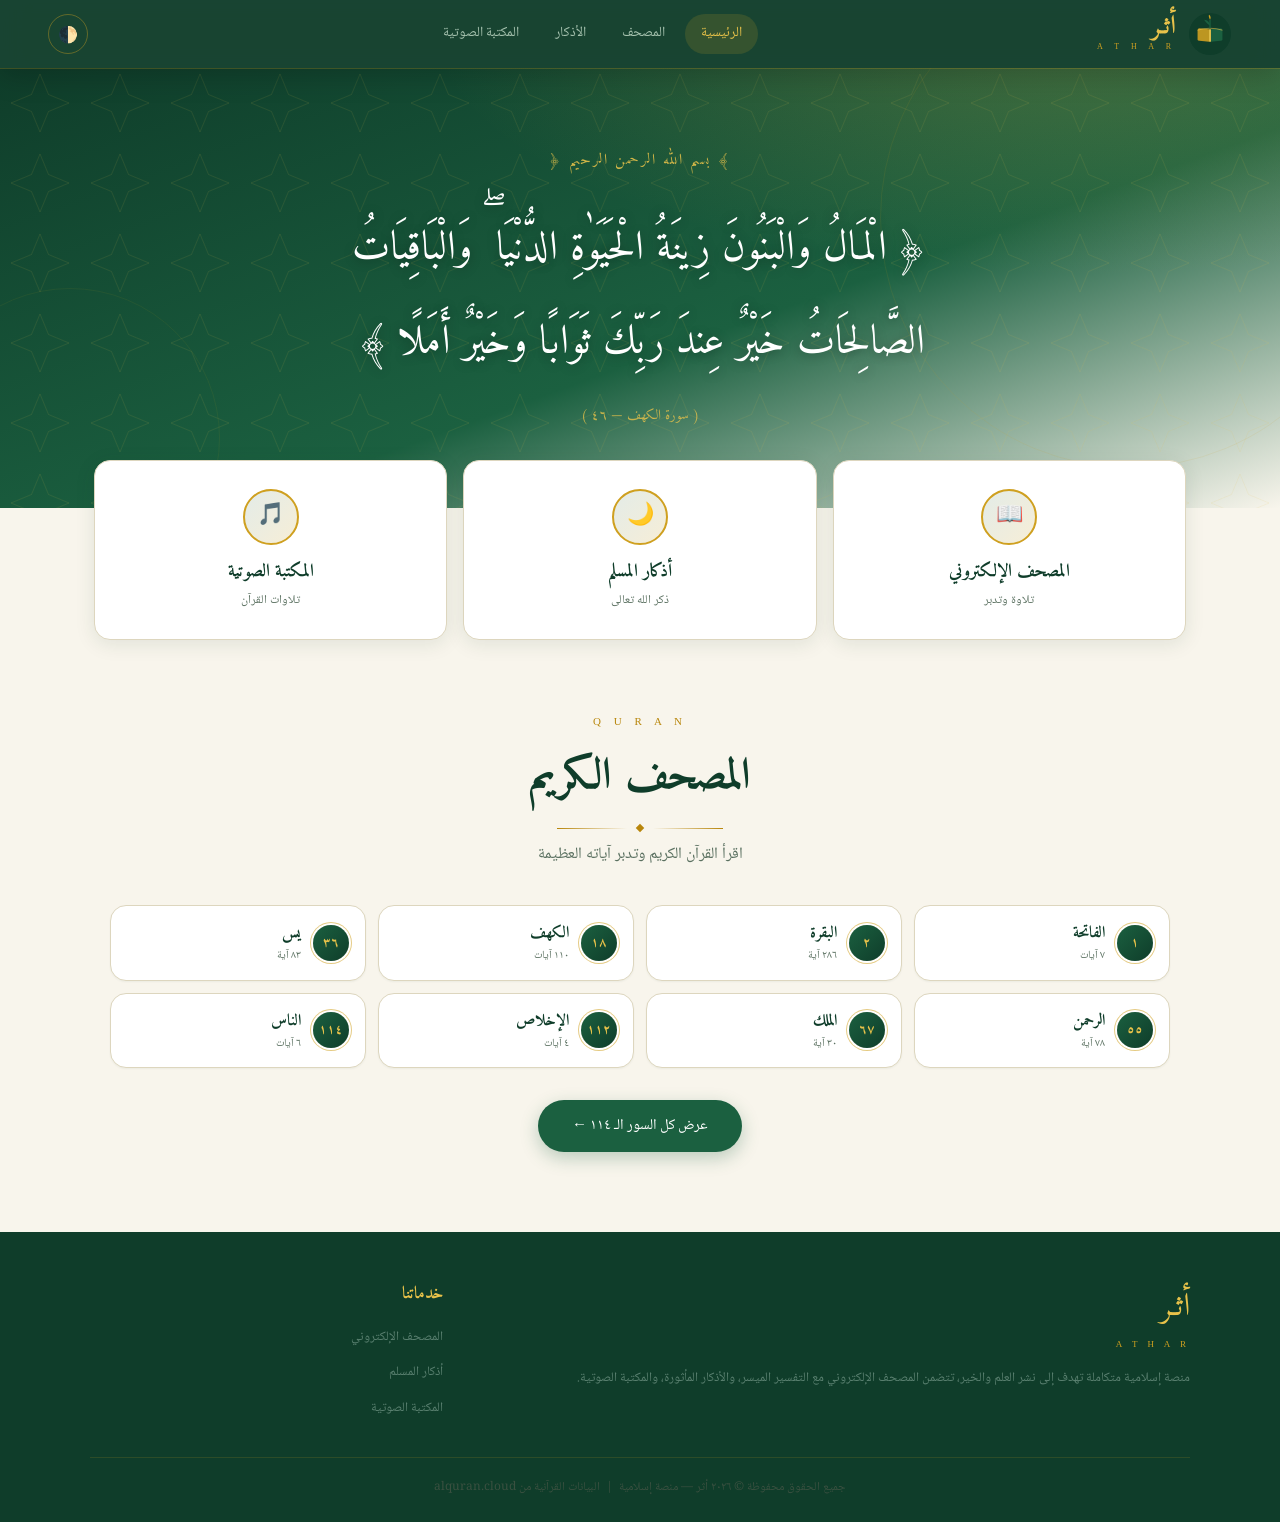
==== index.html @ 204eba62 "Remove login/registration; site is fully public. Add hash routing, modern UI polish, scroll reveal, " ====
<!DOCTYPE html>
<html lang="ar" dir="rtl">
<head>
  <meta charset="UTF-8" />
  <meta name="viewport" content="width=device-width, initial-scale=1.0" />
  <title>أثر — منصة إسلامية</title>
  <meta name="theme-color" content="#0F3D2A" />
  <link rel="icon" href="data:image/svg+xml,%3Csvg xmlns='http://www.w3.org/2000/svg' viewBox='0 0 46 46'%3E%3Ccircle cx='23' cy='23' r='22' fill='%230F3D2A'/%3E%3Cpath d='M10 29V19q0-2 2-2l10 1v13l-10-1q-2 0-2-1z' fill='%23CFA020'/%3E%3Cpath d='M36 29V19q0-2-2-2l-10 1v13l10-1q2 0 2-1z' fill='%231B6040'/%3E%3C/svg%3E" />
  <meta name="description" content="أثر — منصة إسلامية متكاملة للقرآن الكريم والأذكار والمكتبة الصوتية" />
  <link rel="preconnect" href="https://fonts.googleapis.com" />
  <link rel="preconnect" href="https://fonts.gstatic.com" crossorigin />
  <link href="https://fonts.googleapis.com/css2?family=Amiri:ital,wght@0,400;0,700;1,400&family=Noto+Naskh+Arabic:wght@400;500;600;700&display=swap" rel="stylesheet" />
  <link rel="stylesheet" href="css/style.css" />
</head>
<body>

<!-- ═══════════════════════════ NAVBAR ═══════════════════════════ -->
<nav aria-label="التنقل الرئيسي">
  <div class="nav-logo" id="navLogo" role="link" tabindex="0" aria-label="الصفحة الرئيسية">
    <svg width="44" height="44" viewBox="0 0 46 46" fill="none" xmlns="http://www.w3.org/2000/svg">
      <circle cx="23" cy="23" r="22" fill="#0F3D2A"/>
      <path d="M10 29 L10 19 Q10 17 12 17 L22 18 L22 31 L12 30 Q10 30 10 29Z" fill="#CFA020" opacity="0.9"/>
      <path d="M36 29 L36 19 Q36 17 34 17 L24 18 L24 31 L34 30 Q36 30 36 29Z" fill="#1B6040"/>
      <path d="M22 18 L24 18 L24 31 L22 31 Z" fill="#E8C24A"/>
      <path d="M10 19 Q23 15 36 19" stroke="#E8C24A" stroke-width="0.6" fill="none"/>
      <line x1="23" y1="17" x2="23" y2="8" stroke="#1B6040" stroke-width="1.4"/>
      <path d="M23 14 C23 14 18 11 17 8 C20 8 23 11 23 14Z" fill="#1B6040"/>
      <path d="M23 8 C23 8 21 5 22 3 C24 4 24 7 23 8Z" fill="#CFA020"/>
    </svg>
    <div class="nav-logo-text">
      <span class="nav-logo-ar">أثـر</span>
      <span class="nav-logo-en">A T H A R</span>
    </div>
  </div>

  <button class="nav-toggle" id="navToggle" aria-label="القائمة" aria-expanded="false" aria-controls="navLinks"><span></span><span></span><span></span></button>

  <ul class="nav-links" id="navLinks">
    <li><a href="#/" data-page="home" class="active">الرئيسية</a></li>
    <li><a href="#/quran" data-page="quran">المصحف</a></li>
    <li><a href="#/azkar" data-page="azkar">الأذكار</a></li>
    <li><a href="#/audio" data-page="audio">المكتبة الصوتية</a></li>
  </ul>

  <div class="nav-user">
    <button class="theme-toggle" id="themeToggle" aria-label="تبديل الوضع الليلي" title="الوضع الليلي">🌓</button>
  </div>
</nav>

<!-- ═══════════════════════════ HOME ═══════════════════════════ -->
<div id="page-home" class="page active">

  <section class="hero">
    <div class="hero-bism">﴾ بسم الله الرحمن الرحيم ﴿</div>
    <div class="hero-verse">
      ﴿ الْمَالُ وَالْبَنُونَ زِينَةُ الْحَيَوٰةِ الدُّنْيَا ۖ
      وَالْبَاقِيَاتُ الصَّالِحَاتُ خَيْرٌ عِندَ رَبِّكَ ثَوَابًا وَخَيْرٌ أَمَلًا ﴾
    </div>
    <div class="hero-ref">( سورة الكهف — ٤٦ )</div>
  </section>

  <div class="continue-wrap" id="continueWrap" hidden></div>

  <div class="features-row">
    <a class="feat-card" data-nav="quran" href="#/quran" role="button">
      <div class="feat-icon">📖</div>
      <div class="feat-title">المصحف الإلكتروني</div>
      <div class="feat-sub">تلاوة وتدبر</div>
    </a>
    <a class="feat-card" data-nav="azkar" href="#/azkar" role="button">
      <div class="feat-icon">🌙</div>
      <div class="feat-title">أذكار المسلم</div>
      <div class="feat-sub">ذكر الله تعالى</div>
    </a>
    <a class="feat-card" data-nav="audio" href="#/audio" role="button">
      <div class="feat-icon">🎵</div>
      <div class="feat-title">المكتبة الصوتية</div>
      <div class="feat-sub">تلاوات القرآن</div>
    </a>
  </div>

  <div class="section-wrap">
    <div class="section-label">Q U R A N</div>
    <h2 class="section-title">المصحف الكريم</h2>
    <div class="gold-divider"><div class="gd-dot"></div></div>
    <p class="section-sub">اقرأ القرآن الكريم وتدبر آياته العظيمة</p>

    <div class="home-surahs">
      <div class="hs-card" role="button" tabindex="0" onclick="openSurah(1);navigate(\'quran\')">
        <div class="hs-num">١</div>
        <div><div class="hs-name">الفاتحة</div><div class="hs-v">٧ آيات</div></div>
      </div>
      <div class="hs-card" role="button" tabindex="0" onclick="openSurah(2);navigate(\'quran\')">
        <div class="hs-num">٢</div>
        <div><div class="hs-name">البقرة</div><div class="hs-v">٢٨٦ آية</div></div>
      </div>
      <div class="hs-card" role="button" tabindex="0" onclick="openSurah(18);navigate(\'quran\')">
        <div class="hs-num">١٨</div>
        <div><div class="hs-name">الكهف</div><div class="hs-v">١١٠ آيات</div></div>
      </div>
      <div class="hs-card" role="button" tabindex="0" onclick="openSurah(36);navigate(\'quran\')">
        <div class="hs-num">٣٦</div>
        <div><div class="hs-name">يس</div><div class="hs-v">٨٣ آية</div></div>
      </div>
      <div class="hs-card" role="button" tabindex="0" onclick="openSurah(55);navigate(\'quran\')">
        <div class="hs-num">٥٥</div>
        <div><div class="hs-name">الرحمن</div><div class="hs-v">٧٨ آية</div></div>
      </div>
      <div class="hs-card" role="button" tabindex="0" onclick="openSurah(67);navigate(\'quran\')">
        <div class="hs-num">٦٧</div>
        <div><div class="hs-name">الملك</div><div class="hs-v">٣٠ آية</div></div>
      </div>
      <div class="hs-card" role="button" tabindex="0" onclick="openSurah(112);navigate(\'quran\')">
        <div class="hs-num">١١٢</div>
        <div><div class="hs-name">الإخلاص</div><div class="hs-v">٤ آيات</div></div>
      </div>
      <div class="hs-card" role="button" tabindex="0" onclick="openSurah(114);navigate(\'quran\')">
        <div class="hs-num">١١٤</div>
        <div><div class="hs-name">الناس</div><div class="hs-v">٦ آيات</div></div>
      </div>
    </div>

    <div style="text-align:center">
      <button class="btn-primary" onclick="navigate('quran')">عرض كل السور الـ ١١٤ ←</button>
    </div>
  </div>

  <footer>
    <div class="footer-grid">
      <div>
        <span class="footer-logo-ar">أثـر</span>
        <span class="footer-logo-en">A T H A R</span>
        <p class="footer-desc">منصة إسلامية متكاملة تهدف إلى نشر العلم والخير، تتضمن المصحف الإلكتروني مع التفسير الميسر، والأذكار المأثورة، والمكتبة الصوتية.</p>
      </div>
      <div class="footer-col">
        <h4>خدماتنا</h4>
        <ul>
          <li><a href="#/quran">المصحف الإلكتروني</a></li>
          <li><a href="#/azkar">أذكار المسلم</a></li>
          <li><a href="#/audio">المكتبة الصوتية</a></li>
        </ul>
      </div>
    </div>
    <div class="footer-bottom">
      جميع الحقوق محفوظة © <span id="footYear">٢٠٢٦</span> أثر — منصة إسلامية &nbsp;|&nbsp; البيانات القرآنية من alquran.cloud
    </div>
  </footer>
</div>

<!-- ═══════════════════════════ QURAN PAGE ═══════════════════════════ -->
<div id="page-quran" class="page">
  <div id="surahListView">
    <div class="page-header">
      <h1>المصحف الإلكتروني</h1>
      <p>جميع سور القرآن الكريم — ١١٤ سورة</p>
      <div class="search-box">
        <span class="search-icon">🔍</span>
        <input type="text" id="surahSearch" aria-label="بحث في السور" placeholder="ابحث بالاسم أو الرقم..." oninput="filterSurahs()" autocomplete="off" />
      </div>
    </div>
    <div class="surahs-grid" id="surahsGrid"></div>
  </div>

  <div id="ayatView" class="ayat-view">
    <div class="ayat-top-bar">
      <button class="back-btn" onclick="backToSurahList()">← رجوع للسور</button>
      <div class="ayat-bar-title">
        <div class="ayat-surah-title" id="ayatSurahName">الفاتحة</div>
        <div class="ayat-surah-meta" id="ayatSurahMeta">مكية · ٧ آيات</div>
      </div>
      <div class="ayat-bar-spacer" aria-hidden="true"></div>
    </div>
    <div class="bismillah-display" id="bismillahLine">
      بِسْمِ اللَّهِ الرَّحْمَٰنِ الرَّحِيمِ
    </div>
    <div class="ayat-list-container" id="ayatListContainer"></div>
  </div>
</div>

<!-- ═══════════════════════════ AZKAR PAGE ═══════════════════════════ -->
<div id="page-azkar" class="page">
  <div class="page-header">
    <h1>أذكار المسلم</h1>
    <p>أذكار مأثورة عن النبي ﷺ — مع عداد تفاعلي</p>
  </div>

  <div class="azkar-tabs-bar">
    <button class="az-tab active" data-cat="sabah">🌅 أذكار الصباح</button>
    <button class="az-tab" data-cat="masaa">🌆 أذكار المساء</button>
    <button class="az-tab" data-cat="nawm">🌙 أذكار النوم</button>
    <button class="az-tab" data-cat="adiya">🤲 أدعية مأثورة</button>
  </div>

  <div class="azkar-grid" id="azkarGrid"></div>
</div>

<!-- ═══════════════════════════ AUDIO PAGE ═══════════════════════════ -->
<div id="page-audio" class="page">
  <div class="page-header">
    <h1>المكتبة الصوتية</h1>
    <p>تلاوات القرآن الكريم بأصوات كبار القراء</p>
  </div>

  <div class="audio-pick">
    <label for="audioSurah">اختر السورة</label>
    <select id="audioSurah" aria-label="السورة"></select>
    <p>ثم اختر القارئ للبدء. التلاوات من خدمة islamic.network وتحتاج اتصالاً بالإنترنت.</p>
  </div>

  <div class="reciters-grid" id="recitersGrid"></div>

  <!-- Audio Player -->
  <div class="player-bar">
    <div class="player-top">
      <div>
        <div class="player-title" id="playerTitle">اختر قارئاً للبدء</div>
        <div class="player-sub" id="playerSub">المكتبة الصوتية — أثر</div>
      </div>
      <div class="player-time" id="playerTime"></div>
    </div>
    <div class="progress-track" id="progressTrack" role="slider" aria-label="موضع التشغيل" aria-valuemin="0" aria-valuemax="100">
      <div class="progress-fill" id="progressFill" style="width:0%"></div>
    </div>
    <div class="player-controls">
      <button class="pc-btn" onclick="skipAudio(-15)" title="١٥ ثانية للخلف" aria-label="١٥ ثانية للخلف">⏮</button>
      <button class="pc-btn play-btn" id="playBtn" onclick="togglePlay()" aria-label="تشغيل / إيقاف">▶</button>
      <button class="pc-btn" onclick="skipAudio(15)" title="١٥ ثانية للأمام" aria-label="١٥ ثانية للأمام">⏭</button>
    </div>
  </div>
</div>

<!-- TOAST -->
<div class="toast" id="toast" role="status" aria-live="polite"></div>

<!-- SCRIPTS -->
<script src="js/app.js"></script>

</body>
</html>
---- css/style.css ----
*, *::before, *::after { margin: 0; padding: 0; box-sizing: border-box; }
:root {
  --gd:  #0F3D2A;
  --g:   #1B6040;
  --gm:  #2A7A52;
  --gl:  #3D9465;
  --gold:#B8860B;
  --gom: #CFA020;
  --gol: #E8C24A;
  --gop: #F5E9B8;
  --cr:  #F8F5EC;
  --cr2: #EEE9D8;
  --cr3: #DDD6BE;
  --td:  #0D1F12;
  --tm:  #2A4030;
  --tu:  #5A7060;
  --white: #ffffff;
  --card: #ffffff;
  --title: #0F3D2A;
  --shadow: 0 4px 20px rgba(15,61,42,0.1);
  --shadow-lg: 0 8px 40px rgba(15,61,42,0.18);
}
html { scroll-behavior: smooth; }
body {
  font-family: 'Noto Naskh Arabic','Amiri', serif;
  background: var(--cr);
  color: var(--td);
  direction: rtl;
  font-size: 15px;
  line-height: 1.7;
}


/* ═══════════════════════════ SCROLLBAR ═══════════════════════════ */
::-webkit-scrollbar { width: 6px; }
::-webkit-scrollbar-track { background: var(--cr2); }
::-webkit-scrollbar-thumb { background: var(--gm); border-radius: 3px; }


/* ═══════════════════════════ NAVBAR ═══════════════════════════ */
nav {
  background: var(--gd);
  padding: 0 48px;
  display: flex;
  align-items: center;
  justify-content: space-between;
  height: 68px;
  position: sticky;
  top: 0;
  z-index: 1000;
  box-shadow: 0 2px 24px rgba(0,0,0,0.3);
}
.nav-logo {
  display: flex;
  align-items: center;
  gap: 12px;
  text-decoration: none;
  cursor: pointer;
}
.nav-logo-ar { font-family:'Amiri',serif; font-size: 26px; font-weight: 700; color: var(--gol); display: block; line-height: 1; }
.nav-logo-en { font-size: 8px; color: var(--gom); letter-spacing: 5px; font-family: Georgia, serif; display: block; }
.nav-links { display: flex; gap: 4px; list-style: none; }
.nav-links a {
  color: #A8C4B0;
  text-decoration: none;
  font-size: 14px;
  padding: 8px 14px;
  border-radius: 6px;
  border-bottom: 2px solid transparent;
  transition: all 0.2s;
  display: block;
}
.nav-links a:hover { color: var(--gol); background: rgba(207,160,32,0.08); }
.nav-links a.active { color: var(--gol); border-bottom-color: var(--gol); }
.nav-user {
  display: flex;
  align-items: center;
  gap: 10px;
}


/* ═══════════════════════════ PAGES ═══════════════════════════ */
.page { display: none; animation: fadeUp 0.3s ease; }
.page.active { display: block; }
@keyframes fadeUp {
  from { opacity: 0; transform: translateY(12px); }
  to   { opacity: 1; transform: translateY(0); }
}


/* ═══════════════════════════ HOME ═══════════════════════════ */
.hero {
  background: linear-gradient(160deg, var(--gd) 0%, var(--g) 55%, var(--cr) 100%);
  min-height: 380px;
  display: flex;
  flex-direction: column;
  align-items: center;
  justify-content: center;
  padding: 60px 40px;
  text-align: center;
  position: relative;
  overflow: hidden;
}
.hero::before {
  content: '';
  position: absolute;
  width: 500px; height: 500px;
  border-radius: 50%;
  border: 1px solid rgba(207,160,32,0.1);
  top: -100px; right: -100px;
}
.hero::after {
  content: '';
  position: absolute;
  width: 300px; height: 300px;
  border-radius: 50%;
  border: 1px solid rgba(207,160,32,0.08);
  bottom: -80px; left: -80px;
}
.hero-bism {
  font-family: 'Amiri', serif;
  color: var(--gol);
  font-size: 15px;
  letter-spacing: 3px;
  margin-bottom: 28px;
  opacity: 0.9;
  position: relative; z-index: 1;
}
.hero-verse {
  font-family: 'Amiri', serif;
  font-size: clamp(20px, 2.8vw, 38px);
  color: white;
  line-height: 2.3;
  max-width: 820px;
  margin-bottom: 14px;
  position: relative; z-index: 1;
  text-shadow: 0 1px 12px rgba(0,0,0,0.3);
}
.hero-ref { color: rgba(232,194,74,0.8); font-size: 14px; font-family:'Amiri',serif; position:relative;z-index:1; }
.features-row {
  display: grid;
  grid-template-columns: repeat(3, 1fr);
  background: var(--card);
  border-top: 3px solid var(--gold);
  border-bottom: 1px solid var(--cr3);
}
.feat-card {
  display: flex;
  flex-direction: column;
  align-items: center;
  text-align: center;
  padding: 28px 20px;
  border-left: 1px solid var(--cr3);
  cursor: pointer;
  transition: background 0.2s;
  text-decoration: none;
}
.feat-card:last-child { border-left: none; }
.feat-card:hover { background: rgba(27,96,64,0.05); }
.feat-icon {
  width: 56px; height: 56px;
  border: 2px solid var(--g);
  border-radius: 50%;
  display: flex; align-items: center; justify-content: center;
  margin-bottom: 12px;
  background: rgba(27,96,64,0.07);
  font-size: 22px;
}
.feat-title { font-family:'Amiri',serif; font-size: 18px; font-weight: 700; color: var(--gd); margin-bottom: 3px; }
.feat-sub { font-size: 12px; color: var(--tu); }


/* section shared */
.section-wrap { padding: 56px 40px; max-width: 1140px; margin: 0 auto; }
.section-label { color: var(--gold); font-size: 11px; letter-spacing: 5px; font-family: Georgia, serif; margin-bottom: 10px; text-align: center; }
.section-title { font-family:'Amiri',serif; font-size: 34px; color: var(--gd); text-align: center; margin-bottom: 8px; }
.section-sub { color: var(--tu); font-size: 14px; text-align: center; margin-bottom: 36px; }
.gold-divider {
  display: flex; align-items: center; justify-content: center;
  gap: 10px; margin: 10px 0;
}
.gold-divider::before { content:''; height:1px; width:70px; background: linear-gradient(90deg, transparent, var(--gold)); }
.gold-divider::after { content:''; height:1px; width:70px; background: linear-gradient(90deg, var(--gold), transparent); }
.gd-dot { width: 6px; height: 6px; background: var(--gold); transform: rotate(45deg); }


/* home surahs preview */
.home-surahs {
  display: grid;
  grid-template-columns: repeat(4, 1fr);
  gap: 12px;
  margin-bottom: 32px;
}
.hs-card {
  background: var(--card);
  border: 1px solid var(--cr3);
  border-radius: 8px;
  padding: 14px 16px;
  display: flex; align-items: center; gap: 12px;
  cursor: pointer;
  transition: all 0.2s;
}
.hs-card:hover { border-color: var(--g); box-shadow: var(--shadow); transform: translateY(-2px); }
.hs-num {
  width: 36px; height: 36px;
  background: var(--gd); color: var(--gol);
  border-radius: 50%;
  display: flex; align-items: center; justify-content: center;
  font-family:'Amiri',serif; font-size: 13px; font-weight: 700;
  flex-shrink: 0;
}
.hs-name { font-family:'Amiri',serif; font-size: 16px; color: var(--gd); font-weight: 700; }
.hs-v { font-size: 11px; color: var(--tu); }
.btn-primary {
  background: var(--g);
  color: white;
  border: none;
  padding: 12px 32px;
  border-radius: 4px;
  font-family: 'Noto Naskh Arabic', serif;
  font-size: 15px;
  cursor: pointer;
  text-decoration: none;
  display: inline-block;
  transition: all 0.2s;
}
.btn-primary:hover { background: var(--gm); transform: translateY(-1px); }
.btn-gold {
  background: var(--gom);
  color: white;
  border: none;
  padding: 12px 32px;
  border-radius: 4px;
  font-family: 'Noto Naskh Arabic', serif;
  font-size: 15px;
  font-weight: 700;
  cursor: pointer;
  text-decoration: none;
  display: inline-block;
  transition: all 0.2s;
}
.btn-gold:hover { background: var(--gol); transform: translateY(-1px); }



/* ═══════════════════════════ QURAN ═══════════════════════════ */
.page-header {
  background: var(--gd);
  padding: 40px 40px 32px;
  text-align: center;
}
.page-header h1 { font-family:'Amiri',serif; font-size: 36px; color: var(--gol); margin-bottom: 6px; }
.page-header p { color: rgba(190,215,200,0.8); font-size: 14px; }
.search-box {
  display: flex; align-items: center; gap: 10px;
  background: var(--card);
  border: 1px solid var(--cr3);
  border-radius: 8px;
  padding: 10px 16px;
  max-width: 480px;
  margin: 20px auto 0;
  box-shadow: var(--shadow);
}
.search-box input {
  border: none; background: none; flex: 1;
  font-family: 'Noto Naskh Arabic', serif;
  font-size: 14px; color: var(--td);
  outline: none; direction: rtl;
}
.search-box input::placeholder { color: var(--tu); }
.search-icon { color: var(--tu); font-size: 16px; }
.surahs-grid {
  display: grid;
  grid-template-columns: repeat(4, 1fr);
  gap: 12px;
  padding: 28px 40px;
  max-width: 1140px;
  margin: 0 auto;
}
.surah-card {
  background: var(--card);
  border: 1px solid var(--cr3);
  border-radius: 10px;
  padding: 16px;
  cursor: pointer;
  transition: all 0.2s;
  position: relative;
  overflow: hidden;
}
.surah-card::before {
  content: '';
  position: absolute; top: 0; right: 0;
  width: 4px; height: 100%;
  background: var(--g);
  transform: scaleY(0);
  transition: transform 0.2s;
  transform-origin: top;
}
.surah-card:hover { border-color: var(--g); box-shadow: var(--shadow); transform: translateY(-2px); }
.surah-card:hover::before { transform: scaleY(1); }
.sc-top { display: flex; align-items: center; gap: 10px; margin-bottom: 8px; }
.sc-num {
  width: 38px; height: 38px;
  background: var(--gd); color: var(--gol);
  border-radius: 50%;
  display: flex; align-items: center; justify-content: center;
  font-family:'Amiri',serif; font-size: 13px; font-weight: 700;
  flex-shrink: 0;
}
.sc-name { font-family:'Amiri',serif; font-size: 18px; color: var(--gd); font-weight: 700; }
.sc-en { font-size: 11px; color: var(--tu); }
.sc-bottom { display: flex; align-items: center; justify-content: space-between; }
.sc-verses { font-size: 11px; color: var(--tu); }
.sc-type {
  font-size: 10px;
  padding: 2px 10px;
  border-radius: 10px;
}
.sc-type.makki { background: rgba(184,134,11,0.12); color: var(--gold); }
.sc-type.madani { background: rgba(27,96,64,0.1); color: var(--g); }


/* ayat view */
.ayat-view { display: none; }
.ayat-view.active { display: block; }
.ayat-top-bar {
  background: var(--gd);
  padding: 18px 40px;
  display: flex; align-items: center; justify-content: space-between;
  border-bottom: 2px solid var(--gold);
}
.back-btn {
  background: none;
  border: 1px solid rgba(207,160,32,0.4);
  color: var(--gol);
  padding: 7px 18px;
  border-radius: 4px;
  font-family: 'Noto Naskh Arabic', serif;
  font-size: 13px;
  cursor: pointer;
  transition: all 0.2s;
}
.back-btn:hover { background: rgba(207,160,32,0.15); }
.ayat-surah-title { font-family:'Amiri',serif; font-size: 24px; color: var(--gol); }
.ayat-surah-meta { font-size: 12px; color: rgba(190,215,200,0.7); margin-top: 2px; }
.bismillah-display {
  font-family:'Amiri',serif;
  font-size: 26px;
  color: var(--gd);
  text-align: center;
  padding: 28px 40px;
  border-bottom: 1px solid var(--cr3);
  background: var(--gop);
}
.ayat-list-container { padding: 20px 40px; max-width: 900px; margin: 0 auto; }
.ayat-item {
  background: var(--card);
  border: 1px solid var(--cr3);
  border-radius: 10px;
  padding: 22px 24px;
  margin-bottom: 14px;
  cursor: pointer;
  transition: all 0.25s;
  position: relative;
}
.ayat-item:hover { border-color: var(--gm); box-shadow: var(--shadow); }
.ayat-item.highlighted { border-color: var(--gold); background: var(--gop); }
.ayat-arabic {
  font-family: 'Amiri', serif;
  font-size: 24px;
  color: var(--td);
  line-height: 2.4;
  text-align: right;
  margin-bottom: 14px;
}
.ayat-num-badge {
  display: inline-flex;
  align-items: center; justify-content: center;
  width: 32px; height: 32px;
  background: var(--gol);
  color: var(--gd);
  border-radius: 50%;
  font-family: 'Amiri', serif;
  font-size: 13px;
  font-weight: 700;
  margin-left: 8px;
  vertical-align: middle;
}
.ayat-translation {
  font-size: 13px;
  color: var(--tu);
  line-height: 1.9;
  border-top: 1px solid var(--cr3);
  padding-top: 10px;
  direction: ltr;
  text-align: left;
  font-family: Georgia, serif;
}
.ayat-loading {
  text-align: center;
  padding: 60px 20px;
  color: var(--tu);
}
.loading-spinner {
  width: 40px; height: 40px;
  border: 3px solid var(--cr3);
  border-top-color: var(--g);
  border-radius: 50%;
  animation: spin 0.8s linear infinite;
  margin: 0 auto 16px;
}
@keyframes spin { to { transform: rotate(360deg); } }


/* ═══════════════════════════ AZKAR ═══════════════════════════ */
.azkar-tabs-bar {
  display: flex;
  gap: 0;
  background: var(--card);
  border-bottom: 2px solid var(--cr3);
  overflow-x: auto;
  padding: 0 16px;
}
.az-tab {
  padding: 14px 20px;
  border: none; background: none;
  font-family: 'Noto Naskh Arabic', serif;
  font-size: 14px;
  cursor: pointer;
  color: var(--tu);
  border-bottom: 3px solid transparent;
  margin-bottom: -2px;
  transition: all 0.2s;
  white-space: nowrap;
  flex-shrink: 0;
}
.az-tab:hover { color: var(--gd); }
.az-tab.active { color: var(--gd); border-bottom-color: var(--g); font-weight: 700; }
.azkar-grid { display: grid; gap: 16px; padding: 28px 40px; max-width: 900px; margin: 0 auto; }
.zikr-card {
  background: var(--card);
  border: 1px solid var(--cr3);
  border-top: 3px solid var(--g);
  border-radius: 10px;
  padding: 24px;
  transition: box-shadow 0.2s;
}
.zikr-card.done { border-top-color: var(--gold); background: rgba(245,233,184,0.3); }
.zikr-text {
  font-family: 'Amiri', serif;
  font-size: 22px;
  color: var(--td);
  line-height: 2.3;
  text-align: right;
  margin-bottom: 16px;
}
.zikr-footer {
  display: flex; align-items: center; justify-content: space-between;
  border-top: 1px solid var(--cr3);
  padding-top: 12px;
}
.zikr-source { font-size: 11px; color: var(--tu); max-width: 55%; }
.zikr-counter-area { display: flex; align-items: center; gap: 10px; }
.z-count { font-family:'Amiri',serif; font-size: 28px; color: var(--g); font-weight: 700; min-width: 36px; text-align: center; }
.z-target { font-size: 11px; color: var(--tu); text-align: center; }
.z-btn {
  width: 42px; height: 42px;
  border-radius: 50%;
  border: none;
  cursor: pointer;
  font-size: 20px;
  display: flex; align-items: center; justify-content: center;
  transition: all 0.15s;
  font-weight: 700;
}
.z-btn.inc { background: var(--g); color: white; }
.z-btn.inc:hover { background: var(--gm); }
.z-btn.inc:active { transform: scale(0.9); }
.z-btn.reset { background: var(--cr2); color: var(--tu); font-size: 16px; }
.z-btn.reset:hover { background: var(--cr3); }
.done-label {
  font-size: 12px;
  padding: 4px 12px;
  border-radius: 10px;
  background: rgba(27,96,64,0.12);
  color: var(--g);
  font-weight: 700;
}
.zikr-progress-bar { height: 4px; background: var(--cr2); border-radius: 2px; margin-top: 10px; overflow: hidden; }
.zikr-progress-fill { height: 100%; background: var(--g); border-radius: 2px; transition: width 0.4s ease; }
.zikr-card.done .zikr-progress-fill { background: var(--gold); }


/* ═══════════════════════════ AUDIO ═══════════════════════════ */
.reciters-grid {
  display: grid;
  grid-template-columns: repeat(3, 1fr);
  gap: 16px;
  padding: 28px 40px;
  max-width: 900px;
  margin: 0 auto;
}
.reciter-card {
  background: var(--card);
  border: 1px solid var(--cr3);
  border-radius: 10px;
  padding: 24px 16px;
  cursor: pointer;
  transition: all 0.2s;
  text-align: center;
}
.reciter-card:hover { border-color: var(--g); box-shadow: var(--shadow); transform: translateY(-2px); }
.reciter-card.active { border-color: var(--gold); background: var(--gop); }
.rc-avatar {
  width: 64px; height: 64px;
  border-radius: 50%;
  background: var(--gd);
  display: flex; align-items: center; justify-content: center;
  margin: 0 auto 12px;
  font-size: 28px;
  border: 2px solid var(--gold);
}
.rc-name { font-family:'Amiri',serif; font-size: 17px; color: var(--gd); font-weight: 700; margin-bottom: 4px; }
.rc-sub { font-size: 11px; color: var(--tu); }
.player-bar {
  background: var(--gd);
  padding: 16px 40px 18px;
  position: sticky;
  bottom: 0;
  z-index: 100;
  border-top: 2px solid var(--gold);
  box-shadow: 0 -4px 20px rgba(0,0,0,0.3);
}
.player-top { display: flex; align-items: center; justify-content: space-between; margin-bottom: 10px; }
.player-title { font-family:'Amiri',serif; font-size: 16px; color: var(--gol); }
.player-sub { font-size: 11px; color: rgba(190,215,200,0.6); margin-top: 2px; }
.player-time { font-size: 12px; color: rgba(168,196,176,0.7); font-family: Georgia, serif; }
.progress-track {
  height: 4px;
  background: rgba(255,255,255,0.1);
  border-radius: 2px;
  cursor: pointer;
  margin-bottom: 12px;
  position: relative;
}
.progress-fill { height: 100%; background: var(--gol); border-radius: 2px; transition: width 0.4s; pointer-events: none; }
.player-controls { display: flex; align-items: center; justify-content: center; gap: 16px; }
.pc-btn {
  background: none;
  border: none;
  color: rgba(168,196,176,0.8);
  font-size: 22px;
  cursor: pointer;
  padding: 6px;
  border-radius: 50%;
  transition: all 0.2s;
  display: flex; align-items: center; justify-content: center;
  width: 40px; height: 40px;
}
.pc-btn:hover { color: var(--gol); background: rgba(207,160,32,0.1); }
.pc-btn.play-btn {
  width: 48px; height: 48px;
  background: var(--gom);
  color: white;
  border-radius: 50%;
  font-size: 20px;
}
.pc-btn.play-btn:hover { background: var(--gol); }
.pc-btn.active { color: var(--gol); }


/* toast */
.toast {
  position: fixed; bottom: 90px; left: 50%; transform: translateX(-50%) translateY(20px);
  background: var(--gd);
  color: var(--gol);
  padding: 12px 24px;
  border-radius: 8px;
  font-family: 'Amiri', serif;
  font-size: 16px;
  border: 1px solid var(--gold);
  opacity: 0;
  transition: all 0.3s;
  z-index: 9998;
  white-space: nowrap;
}
.toast.show { opacity: 1; transform: translateX(-50%) translateY(0); }


/* ═══════════════════════════ FOOTER ═══════════════════════════ */
footer {
  background: var(--gd);
  padding: 48px 60px 24px;
  color: #7AA090;
}
.footer-grid {
  display: grid;
  grid-template-columns: 2fr 1fr;
  gap: 40px;
  max-width: 1100px;
  margin: 0 auto 36px;
}
.footer-logo-ar { font-family:'Amiri',serif; font-size: 32px; color: var(--gol); display: block; margin-bottom: 2px; }
.footer-logo-en { font-size: 9px; color: var(--gom); letter-spacing: 4px; font-family: Georgia, serif; display: block; margin-bottom: 14px; }
.footer-desc { font-size: 13px; color: #5A8070; line-height: 1.9; }
.footer-col h4 { color: var(--gol); font-family:'Amiri',serif; font-size: 17px; margin-bottom: 14px; }
.footer-col ul { list-style: none; display: flex; flex-direction: column; gap: 8px; }
.footer-col ul a { color: #5A8070; text-decoration: none; font-size: 13px; transition: color 0.2s; cursor: pointer; }
.footer-col ul a:hover { color: var(--gol); }
.footer-bottom {
  border-top: 1px solid rgba(207,160,32,0.15);
  padding-top: 20px;
  text-align: center;
  font-size: 12px;
  color: #3A5040;
  max-width: 1100px;
  margin: 0 auto;
}


/* ═══════════════════════════ RESPONSIVE ═══════════════════════════ */
@media (max-width: 900px) {
nav { padding: 0 20px; }
.nav-links { gap: 2px; }
.nav-links a { font-size: 12px; padding: 6px 8px; }
.surahs-grid { grid-template-columns: repeat(2,1fr); padding: 16px; }
.home-surahs { grid-template-columns: repeat(2,1fr); }
.reciters-grid { grid-template-columns: repeat(2,1fr); padding: 16px; }
.section-wrap { padding: 40px 20px; }
.footer-grid { grid-template-columns: 1fr; gap: 24px; }
footer { padding: 32px 24px 20px; }
.features-row { grid-template-columns: 1fr; }
.feat-card { border-left: none; border-bottom: 1px solid var(--cr3); }
.azkar-grid { padding: 16px; }
.ayat-list-container { padding: 16px; }


}



/* ═══════════════════ NEW: nav toggle, theme, extras ═══════════════════ */
.nav-toggle { display: none; background: none; border: 1px solid rgba(207,160,32,0.4); border-radius: 6px; width: 44px; height: 44px; cursor: pointer; flex-direction: column; align-items: center; justify-content: center; gap: 5px; }
.nav-toggle span { display: block; width: 20px; height: 2px; background: var(--gol); border-radius: 2px; transition: transform .2s, opacity .2s; }
.nav-toggle[aria-expanded="true"] span:nth-child(1) { transform: translateY(7px) rotate(45deg); }
.nav-toggle[aria-expanded="true"] span:nth-child(2) { opacity: 0; }
.nav-toggle[aria-expanded="true"] span:nth-child(3) { transform: translateY(-7px) rotate(-45deg); }
.theme-toggle { background: none; border: 1px solid rgba(207,160,32,0.4); color: var(--gol); border-radius: 6px; width: 38px; height: 34px; cursor: pointer; font-size: 16px; }
.theme-toggle:hover { background: rgba(207,160,32,0.12); }
.ayat-top-bar { display: grid; grid-template-columns: 1fr auto 1fr; gap: 12px; }
.ayat-top-bar .back-btn { justify-self: start; }
.ayat-bar-title { text-align: center; }
.ayat-bar-spacer { display: block; }
.ayat-actions { display: flex; align-items: center; gap: 8px; margin-top: 12px; flex-wrap: wrap; }
.bm-btn { background: var(--cr2); border: 1px solid var(--cr3); color: var(--tm); border-radius: 6px; padding: 6px 12px; font-family: 'Noto Naskh Arabic', serif; font-size: 12px; cursor: pointer; min-height: 32px; }
.bm-btn:hover { background: var(--cr3); }
.bm-btn.saved { background: var(--gop); border-color: var(--gold); color: var(--gold); }
.ayat-translation[lang="en"] { text-align: left; }
.ayat-tafsir { margin-top: 10px; }
.ayat-tafsir summary { cursor: pointer; color: var(--g); font-size: 13px; padding: 4px 0; }
.ayat-tafsir p { margin-top: 6px; font-size: 14px; color: var(--tm); line-height: 1.9; }
.continue-wrap { background: var(--gop); border-bottom: 1px solid var(--cr3); padding: 14px 24px; text-align: center; }
.continue-wrap[hidden] { display: none; }
.continue-wrap button { background: var(--g); color: #fff; border: none; border-radius: 6px; padding: 10px 22px; font-family: 'Noto Naskh Arabic', serif; font-size: 14px; cursor: pointer; min-height: 44px; }
.continue-wrap span { margin-inline-end: 12px; color: var(--tm); font-size: 14px; }
.audio-pick { padding: 20px 24px 0; text-align: center; }
.audio-pick label { display: block; color: var(--tu); font-size: 14px; margin-bottom: 6px; }
.audio-pick select { font-family: 'Noto Naskh Arabic', serif; font-size: 15px; padding: 10px 14px; min-height: 44px; border: 1px solid var(--cr3); border-radius: 8px; background: var(--card); color: var(--td); min-width: 220px; }
.audio-pick p { color: var(--tu); font-size: 12px; margin-top: 8px; }
.reciter-card { font: inherit; color: inherit; width: 100%; }
.surah-card, .hs-card, .reciter-card, .feat-card { -webkit-tap-highlight-color: transparent; }
:focus-visible { outline: 3px solid var(--gom); outline-offset: 2px; }
.player-bar .err { color: #f1a9a0; font-size: 12px; margin-top: 8px; text-align: center; }


/* ═══════════════════ DARK MODE ═══════════════════ */
[data-theme="dark"] {
  --cr: #0c1711; --cr2: #15251b; --cr3: #243a2d;
  --td: #e8efe9; --tm: #c3d3c8; --tu: #93aa9b;
  --card: #13211a; --title: #E8C24A; --gop: #2a2a14;
  --shadow: 0 4px 20px rgba(0,0,0,0.4); --shadow-lg: 0 8px 40px rgba(0,0,0,0.6);
}
[data-theme="dark"] .ayat-item.highlighted, [data-theme="dark"] .reciter-card.active { background: #232a14; }
[data-theme="dark"] .zikr-card.done { background: rgba(207,160,32,0.08); }
[data-theme="dark"] .bm-btn.saved { color: var(--gol); }


/* ═══════════════════ TABLET / MOBILE ═══════════════════ */
@media (max-width: 900px) {
nav { height: 60px; }
.nav-toggle { display: flex; order: 3; }
.nav-logo { order: 1; }
.nav-user { order: 2; margin-inline-start: auto; margin-inline-end: 10px; }
.nav-links {
    display: none; position: absolute; top: 60px; inset-inline: 0;
    flex-direction: column; gap: 0; background: var(--gd); padding: 8px 16px 14px;
    border-top: 1px solid rgba(207,160,32,0.25); box-shadow: 0 12px 24px rgba(0,0,0,0.35);
  }
.nav-links.open { display: flex; }
.nav-links a { font-size: 16px; padding: 14px 12px; min-height: 48px; border-bottom: none; border-right: 3px solid transparent; }
.nav-links a.active { border-right-color: var(--gol); border-bottom-color: transparent; }
.page-header { padding: 28px 20px 24px; }
.ayat-top-bar { padding: 14px 16px; }
.player-bar { padding: 14px 20px 16px; }
.bismillah-display { padding: 20px; font-size: 22px; }


}
@media (max-width: 600px) {
nav { padding: 0 14px; }
.nav-logo svg { width: 36px; height: 36px; }
.nav-logo-ar { font-size: 22px; }
.hero { padding: 40px 18px; min-height: 300px; }
.hero-verse { line-height: 2.1; }
.home-surahs { gap: 8px; }
.hs-card { padding: 12px; min-height: 56px; }
.section-wrap { padding: 32px 14px; }
.section-title { font-size: 28px; }
.page-header h1 { font-size: 28px; }
.surahs-grid { gap: 8px; padding: 14px 12px; }
.surah-card { padding: 12px; min-height: 76px; }
.sc-name { font-size: 16px; }
.ayat-item { padding: 16px 14px; }
.ayat-list-container { padding: 12px; }
.ayat-top-bar { grid-template-columns: auto 1fr auto; padding: 12px; }
.ayat-surah-title { font-size: 20px; }
.back-btn { min-height: 44px; padding: 6px 12px; font-size: 12px; }
.ayat-bar-spacer { width: 0; }
.az-tab { padding: 14px 14px; min-height: 48px; font-size: 13px; white-space: nowrap; }
.azkar-grid { padding: 12px; gap: 12px; }
.zikr-card { padding: 16px; }
.zikr-footer { flex-direction: column; align-items: stretch; gap: 12px; }
.zikr-source { max-width: 100%; }
.zikr-counter-area { justify-content: space-between; }
.z-btn { width: 48px; height: 48px; }
.reciters-grid { gap: 10px; padding: 14px 12px; }
.reciter-card { padding: 16px 10px; min-height: 120px; }
.player-controls { gap: 8px; }
.pc-btn { min-width: 48px; min-height: 48px; }
.progress-track { height: 8px; }
.footer-bottom { font-size: 12px; }


}
@media (max-width: 480px) {
.surahs-grid { grid-template-columns: 1fr; }
.reciters-grid { grid-template-columns: 1fr; }
.reciter-card { min-height: 0; display: flex; align-items: center; gap: 12px; text-align: start; }
.reciter-card .rc-avatar { margin: 0; width: 48px; height: 48px; font-size: 22px; flex-shrink: 0; }
.features-row .feat-card { padding: 18px 16px; flex-direction: row; gap: 14px; text-align: start; }
.feat-icon { margin-bottom: 0; flex-shrink: 0; }
.hero-verse { font-size: 19px; }
.audio-pick select { width: 100%; min-width: 0; }


}
[data-theme="dark"] .rc-name, [data-theme="dark"] .zikr-text, [data-theme="dark"] .ayat-arabic { color: var(--td); }
[data-theme="dark"] .rc-name { color: var(--gol); }


/* mobile header fit */
html, body { overflow-x: clip; max-width: 100%; }
@media (max-width: 600px) {
.nav-logo { gap: 8px; min-width: 0; }
.nav-logo-en { display: none; }
.nav-logo svg { width: 32px; height: 32px; }
.nav-user { gap: 6px; margin-inline-end: 8px; }
.theme-toggle { width: 44px; height: 44px; }
.search-box { margin-inline: 12px; }


}


/* ═══════════════════ MODERN LAYER ═══════════════════ */
:root { --radius: 16px; --ease: cubic-bezier(.2,.7,.2,1); }
body { font-size: 16px; -webkit-font-smoothing: antialiased; text-rendering: optimizeLegibility; }
::selection { background: var(--gol); color: var(--gd); }

nav { background: rgba(15,61,42,0.96); -webkit-backdrop-filter: saturate(160%) blur(14px); backdrop-filter: saturate(160%) blur(14px); box-shadow: 0 1px 0 rgba(207,160,32,0.25), 0 8px 28px rgba(0,0,0,0.18); }
.nav-links a { border-radius: 999px; border-bottom: none; padding: 8px 16px; }
.nav-links a.active { background: rgba(207,160,32,0.16); }
.theme-toggle { border-radius: 999px; width: 40px; height: 40px; }

.hero { background:
    radial-gradient(1100px 420px at 85% -10%, rgba(232,194,74,0.22), transparent 60%),
    url("data:image/svg+xml,%3Csvg xmlns='http://www.w3.org/2000/svg' width='80' height='80' viewBox='0 0 80 80'%3E%3Cg fill='none' stroke='%23E8C24A' stroke-opacity='.10' stroke-width='1'%3E%3Cpath d='M40 6l8.5 20.5L69 35l-20.5 8.5L40 64l-8.5-20.5L11 35l20.5-8.5z'/%3E%3C/g%3E%3C/svg%3E"),
    linear-gradient(160deg, var(--gd) 0%, var(--g) 58%, var(--cr) 100%);
  min-height: 440px; }
.hero-verse { font-size: clamp(22px, 3.2vw, 42px); text-wrap: balance; }
.hero-bism { letter-spacing: 2px; }

.features-row { background: transparent; border: none; max-width: 1140px; margin: -48px auto 0; padding: 0 24px; gap: 16px; position: relative; z-index: 2; }
.feat-card { background: var(--card); border: 1px solid var(--cr3); border-radius: var(--radius); box-shadow: var(--shadow); padding: 28px 20px; transition: transform .3s var(--ease), box-shadow .3s var(--ease), border-color .3s; }
.feat-card:last-child { border: 1px solid var(--cr3); }
.feat-card:hover { transform: translateY(-4px); box-shadow: var(--shadow-lg); border-color: var(--gom); background: var(--card); }
.feat-icon { background: linear-gradient(135deg, rgba(27,96,64,0.12), rgba(207,160,32,0.18)); border-color: var(--gom); transition: transform .3s var(--ease); }
.feat-card:hover .feat-icon { transform: scale(1.08) rotate(-4deg); }

.section-wrap { padding: 72px 40px 56px; }
.section-title { font-size: clamp(30px, 4vw, 44px); letter-spacing: -0.3px; }
.section-sub { font-size: 16px; }

.hs-card, .surah-card, .reciter-card, .zikr-card, .ayat-item { border-radius: var(--radius); border-color: var(--cr3); box-shadow: 0 1px 2px rgba(15,61,42,0.05); transition: transform .3s var(--ease), box-shadow .3s var(--ease), border-color .25s, background .25s; }
.hs-card:hover, .surah-card:hover, .reciter-card:hover { transform: translateY(-3px); box-shadow: var(--shadow-lg); border-color: var(--gom); }
.sc-num, .hs-num { background: linear-gradient(135deg, var(--g), var(--gd)); box-shadow: 0 0 0 2px var(--card), 0 0 0 3px rgba(207,160,32,0.55); color: var(--gol); }
.surah-card::before { border-radius: 0 var(--radius) var(--radius) 0; background: var(--gom); }
.surahs-grid { gap: 16px; padding-top: 36px; }

.btn-primary { border-radius: 999px; padding: 13px 34px; box-shadow: 0 6px 18px rgba(27,96,64,0.28); transition: transform .25s var(--ease), box-shadow .25s, background .2s; }
.btn-primary:hover { box-shadow: 0 10px 24px rgba(27,96,64,0.35); }
.back-btn, .bm-btn, .continue-wrap button { border-radius: 999px; }

.page-header { background: linear-gradient(180deg, var(--gd), #0b3322); padding: 48px 40px 40px; }
.page-header h1 { font-size: clamp(30px, 4vw, 42px); }
.search-box { border-radius: 999px; padding: 12px 20px; transition: box-shadow .25s, border-color .25s; }
.search-box:focus-within { box-shadow: 0 0 0 3px rgba(207,160,32,0.3), var(--shadow); border-color: var(--gom); }

.ayat-list-container { max-width: 860px; padding-top: 28px; }
.ayat-item { padding: 26px 28px; margin-bottom: 16px; }
.ayat-arabic { font-size: clamp(24px, 3vw, 31px); line-height: 2.5; }
.ayat-translation { font-size: 15px; line-height: 1.8; }
.bismillah-display { font-size: clamp(24px, 3vw, 32px); background: linear-gradient(180deg, var(--gop), transparent); }
.ayat-top-bar { position: sticky; top: 60px; z-index: 50; background: rgba(15,61,42,0.92); -webkit-backdrop-filter: blur(10px); backdrop-filter: blur(10px); }

.az-tab.active { color: var(--gd); }
.azkar-tabs-bar { position: sticky; top: 68px; z-index: 40; }
.zikr-card { border-top-width: 3px; }
.z-btn.inc { box-shadow: 0 4px 12px rgba(27,96,64,0.3); }

.player-bar { border-radius: 20px 20px 0 0; background: rgba(15,61,42,0.95); -webkit-backdrop-filter: blur(10px); backdrop-filter: blur(10px); }
.progress-track { border-radius: 999px; }

footer { margin-top: 24px; }

/* scroll reveal */
.reveal { opacity: 0; transform: translateY(16px); transition: opacity .6s ease var(--d, 0ms), transform .6s var(--ease) var(--d, 0ms); }
.reveal.in { opacity: 1; transform: none; }

@media (max-width: 900px) {
  nav { height: 60px; }
  .ayat-top-bar { top: 60px; }
  .azkar-tabs-bar { top: 60px; }
  .features-row { margin-top: -28px; padding: 0 16px; gap: 12px; }
  .hero { min-height: 360px; }
  .section-wrap { padding: 52px 20px 40px; }
}
@media (max-width: 480px) {
  .ayat-item { padding: 18px 16px; }
  .features-row { margin-top: -24px; padding: 0 12px; }
  .surahs-grid { gap: 10px; }
}
@media (prefers-reduced-motion: reduce) {
  *, *::before, *::after { animation-duration: .01ms !important; transition-duration: .01ms !important; scroll-behavior: auto !important; }
}
[data-theme="dark"] nav, [data-theme="dark"] .ayat-top-bar, [data-theme="dark"] .player-bar { background: rgba(8,20,14,0.9); }
[data-theme="dark"] .page-header { background: linear-gradient(180deg, #0b2518, #08160f); }
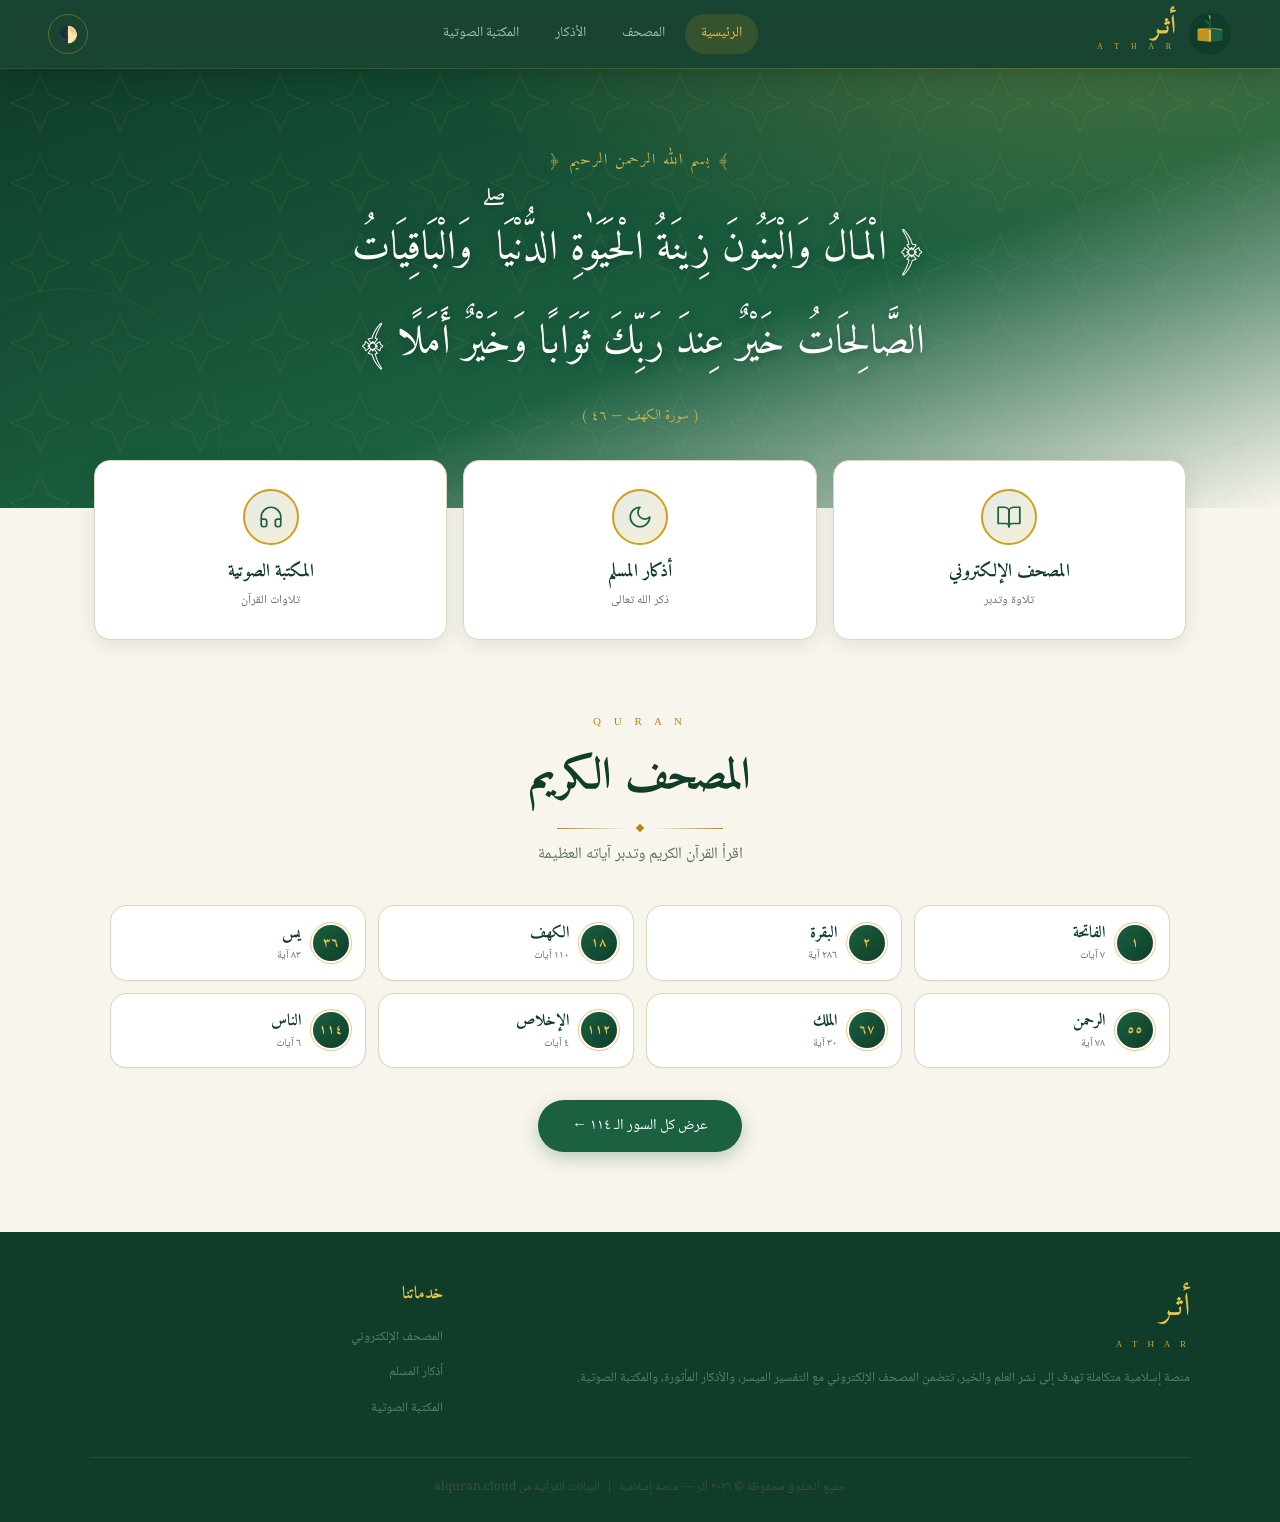
==== commit abcbb1d1: "Replace emoji UI decoration with consistent inline SVG icons" ====
--- a/index.html
+++ b/index.html
@@ -63,17 +63,17 @@
 
   <div class="features-row">
     <a class="feat-card" data-nav="quran" href="#/quran" role="button">
-      <div class="feat-icon">📖</div>
+      <div class="feat-icon"><svg class="ic" viewBox="0 0 24 24" aria-hidden="true"><path d="M2 3h6a4 4 0 0 1 4 4v14a3 3 0 0 0-3-3H2z"/><path d="M22 3h-6a4 4 0 0 0-4 4v14a3 3 0 0 1 3-3h7z"/></svg></div>
       <div class="feat-title">المصحف الإلكتروني</div>
       <div class="feat-sub">تلاوة وتدبر</div>
     </a>
     <a class="feat-card" data-nav="azkar" href="#/azkar" role="button">
-      <div class="feat-icon">🌙</div>
+      <div class="feat-icon"><svg class="ic" viewBox="0 0 24 24" aria-hidden="true"><path d="M12 3a6 6 0 0 0 9 9 9 9 0 1 1-9-9Z"/></svg></div>
       <div class="feat-title">أذكار المسلم</div>
       <div class="feat-sub">ذكر الله تعالى</div>
     </a>
     <a class="feat-card" data-nav="audio" href="#/audio" role="button">
-      <div class="feat-icon">🎵</div>
+      <div class="feat-icon"><svg class="ic" viewBox="0 0 24 24" aria-hidden="true"><path d="M3 14h3a2 2 0 0 1 2 2v3a2 2 0 0 1-2 2H5a2 2 0 0 1-2-2v-7a9 9 0 0 1 18 0v7a2 2 0 0 1-2 2h-1a2 2 0 0 1-2-2v-3a2 2 0 0 1 2-2h3"/></svg></div>
       <div class="feat-title">المكتبة الصوتية</div>
       <div class="feat-sub">تلاوات القرآن</div>
     </a>
@@ -154,7 +154,7 @@
       <h1>المصحف الإلكتروني</h1>
       <p>جميع سور القرآن الكريم — ١١٤ سورة</p>
       <div class="search-box">
-        <span class="search-icon">🔍</span>
+        <span class="search-icon"><svg class="ic" viewBox="0 0 24 24" aria-hidden="true"><circle cx="11" cy="11" r="8"/><path d="m21 21-4.3-4.3"/></svg></span>
         <input type="text" id="surahSearch" aria-label="بحث في السور" placeholder="ابحث بالاسم أو الرقم..." oninput="filterSurahs()" autocomplete="off" />
       </div>
     </div>
@@ -185,10 +185,10 @@
   </div>
 
   <div class="azkar-tabs-bar">
-    <button class="az-tab active" data-cat="sabah">🌅 أذكار الصباح</button>
-    <button class="az-tab" data-cat="masaa">🌆 أذكار المساء</button>
-    <button class="az-tab" data-cat="nawm">🌙 أذكار النوم</button>
-    <button class="az-tab" data-cat="adiya">🤲 أدعية مأثورة</button>
+    <button class="az-tab active" data-cat="sabah"><svg class="ic" viewBox="0 0 24 24" aria-hidden="true"><path d="M12 2v8"/><path d="m4.93 10.93 1.41 1.41"/><path d="M2 18h2"/><path d="M20 18h2"/><path d="m19.07 10.93-1.41 1.41"/><path d="M22 22H2"/><path d="m8 6 4-4 4 4"/><path d="M16 18a4 4 0 0 0-8 0"/></svg>أذكار الصباح</button>
+    <button class="az-tab" data-cat="masaa"><svg class="ic" viewBox="0 0 24 24" aria-hidden="true"><path d="M12 10V2"/><path d="m4.93 10.93 1.41 1.41"/><path d="M2 18h2"/><path d="M20 18h2"/><path d="m19.07 10.93-1.41 1.41"/><path d="M22 22H2"/><path d="m16 6-4 4-4-4"/><path d="M16 18a4 4 0 0 0-8 0"/></svg>أذكار المساء</button>
+    <button class="az-tab" data-cat="nawm"><svg class="ic" viewBox="0 0 24 24" aria-hidden="true"><path d="M12 3a6 6 0 0 0 9 9 9 9 0 1 1-9-9Z"/></svg>أذكار النوم</button>
+    <button class="az-tab" data-cat="adiya"><svg class="ic" viewBox="0 0 24 24" aria-hidden="true"><path d="m12 3-1.9 5.8a2 2 0 0 1-1.3 1.3L3 12l5.8 1.9a2 2 0 0 1 1.3 1.3L12 21l1.9-5.8a2 2 0 0 1 1.3-1.3L21 12l-5.8-1.9a2 2 0 0 1-1.3-1.3Z"/></svg>أدعية مأثورة</button>
   </div>
 
   <div class="azkar-grid" id="azkarGrid"></div>
@@ -222,9 +222,9 @@
       <div class="progress-fill" id="progressFill" style="width:0%"></div>
     </div>
     <div class="player-controls">
-      <button class="pc-btn" onclick="skipAudio(-15)" title="١٥ ثانية للخلف" aria-label="١٥ ثانية للخلف">⏮</button>
-      <button class="pc-btn play-btn" id="playBtn" onclick="togglePlay()" aria-label="تشغيل / إيقاف">▶</button>
-      <button class="pc-btn" onclick="skipAudio(15)" title="١٥ ثانية للأمام" aria-label="١٥ ثانية للأمام">⏭</button>
+      <button class="pc-btn" onclick="skipAudio(-15)" title="١٥ ثانية للخلف" aria-label="١٥ ثانية للخلف"><svg class="ic" viewBox="0 0 24 24" aria-hidden="true" style="margin:0"><path d="M3 12a9 9 0 1 0 9-9 9.75 9.75 0 0 0-6.74 2.74L3 8"/><path d="M3 3v5h5"/></svg></button>
+      <button class="pc-btn play-btn" id="playBtn" onclick="togglePlay()" aria-label="تشغيل / إيقاف"><svg class="ic" viewBox="0 0 24 24" aria-hidden="true" style="fill:currentColor;margin:0"><path d="M7 4.5v15a1 1 0 0 0 1.5.86l12-7.5a1 1 0 0 0 0-1.72l-12-7.5A1 1 0 0 0 7 4.5Z"/></svg></button>
+      <button class="pc-btn" onclick="skipAudio(15)" title="١٥ ثانية للأمام" aria-label="١٥ ثانية للأمام"><svg class="ic" viewBox="0 0 24 24" aria-hidden="true" style="margin:0"><path d="M21 12a9 9 0 1 1-9-9c2.52 0 4.93 1 6.74 2.74L21 8"/><path d="M21 3v5h-5"/></svg></button>
     </div>
   </div>
 </div>
--- a/css/style.css
+++ b/css/style.css
@@ -855,3 +855,15 @@
 }
 [data-theme="dark"] nav, [data-theme="dark"] .ayat-top-bar, [data-theme="dark"] .player-bar { background: rgba(8,20,14,0.9); }
 [data-theme="dark"] .page-header { background: linear-gradient(180deg, #0b2518, #08160f); }
+
+/* inline SVG icons: one stroke weight everywhere */
+.ic { width: 1.2em; height: 1.2em; fill: none; stroke: currentColor; stroke-width: 1.75; stroke-linecap: round; stroke-linejoin: round; vertical-align: -0.22em; margin-inline: 0 .35em; flex-shrink: 0; }
+.feat-icon { color: var(--g); } .feat-icon .ic { width: 26px; height: 26px; margin: 0; stroke-width: 1.6; }
+.rc-avatar { color: var(--g); } .rc-avatar .ic { width: 22px; height: 22px; margin: 0; }
+.search-icon { display: inline-flex; align-items: center; } .search-icon .ic { width: 18px; height: 18px; margin: 0; }
+.z-btn .ic, .done-label .ic { width: 1em; height: 1em; margin: 0 0 0 .25em; }
+.z-btn.reset .ic { margin: 0; }
+.az-tab .ic { width: 1.1em; height: 1.1em; }
+[data-theme="dark"] .feat-icon, [data-theme="dark"] .rc-avatar { color: var(--gol); }
+.rc-avatar { color: var(--gol); }
+.pc-btn .ic { width: 22px; height: 22px; }
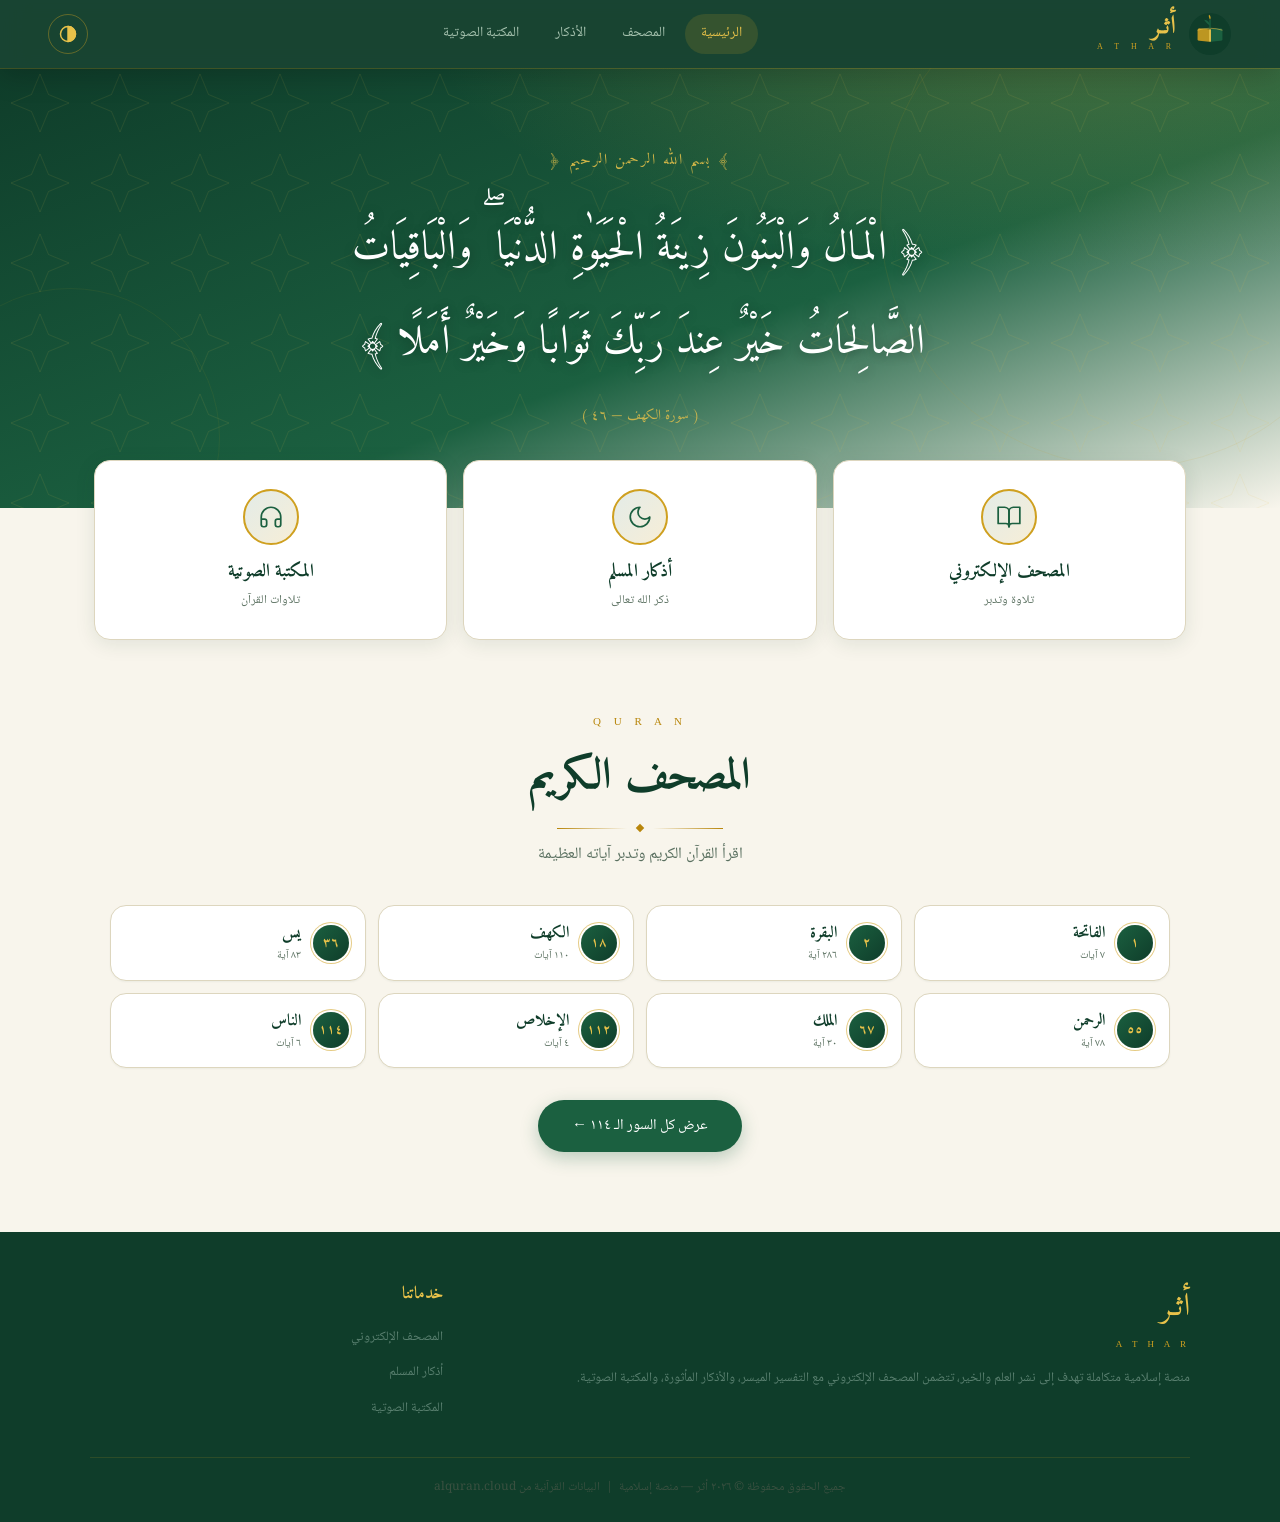
==== commit 51437f30: "Make SVG icons self-contained: explicit attributes, no CSS dependence; SVG theme toggle" ====
--- a/index.html
+++ b/index.html
@@ -43,7 +43,7 @@
   </ul>
 
   <div class="nav-user">
-    <button class="theme-toggle" id="themeToggle" aria-label="تبديل الوضع الليلي" title="الوضع الليلي">🌓</button>
+    <button class="theme-toggle" id="themeToggle" aria-label="تبديل الوضع الليلي" title="الوضع الليلي"><svg class="ic" xmlns="http://www.w3.org/2000/svg" width="20" height="20" viewBox="0 0 24 24" fill="none" stroke="#E8C24A" stroke-width="1.75" stroke-linecap="round" stroke-linejoin="round" aria-hidden="true" focusable="false"><circle cx="12" cy="12" r="9"/><path d="M12 3a9 9 0 0 1 0 18z" fill="#E8C24A"/></svg></button>
   </div>
 </nav>
 
@@ -63,17 +63,17 @@
 
   <div class="features-row">
     <a class="feat-card" data-nav="quran" href="#/quran" role="button">
-      <div class="feat-icon"><svg class="ic" viewBox="0 0 24 24" aria-hidden="true"><path d="M2 3h6a4 4 0 0 1 4 4v14a3 3 0 0 0-3-3H2z"/><path d="M22 3h-6a4 4 0 0 0-4 4v14a3 3 0 0 1 3-3h7z"/></svg></div>
+      <div class="feat-icon"><svg class="ic" xmlns="http://www.w3.org/2000/svg" width="26" height="26" viewBox="0 0 24 24" fill="none" stroke="#1B6040" stroke-width="1.75" stroke-linecap="round" stroke-linejoin="round" aria-hidden="true" focusable="false"><path d="M2 3h6a4 4 0 0 1 4 4v14a3 3 0 0 0-3-3H2z"/><path d="M22 3h-6a4 4 0 0 0-4 4v14a3 3 0 0 1 3-3h7z"/></svg></div>
       <div class="feat-title">المصحف الإلكتروني</div>
       <div class="feat-sub">تلاوة وتدبر</div>
     </a>
     <a class="feat-card" data-nav="azkar" href="#/azkar" role="button">
-      <div class="feat-icon"><svg class="ic" viewBox="0 0 24 24" aria-hidden="true"><path d="M12 3a6 6 0 0 0 9 9 9 9 0 1 1-9-9Z"/></svg></div>
+      <div class="feat-icon"><svg class="ic" xmlns="http://www.w3.org/2000/svg" width="26" height="26" viewBox="0 0 24 24" fill="none" stroke="#1B6040" stroke-width="1.75" stroke-linecap="round" stroke-linejoin="round" aria-hidden="true" focusable="false"><path d="M12 3a6 6 0 0 0 9 9 9 9 0 1 1-9-9Z"/></svg></div>
       <div class="feat-title">أذكار المسلم</div>
       <div class="feat-sub">ذكر الله تعالى</div>
     </a>
     <a class="feat-card" data-nav="audio" href="#/audio" role="button">
-      <div class="feat-icon"><svg class="ic" viewBox="0 0 24 24" aria-hidden="true"><path d="M3 14h3a2 2 0 0 1 2 2v3a2 2 0 0 1-2 2H5a2 2 0 0 1-2-2v-7a9 9 0 0 1 18 0v7a2 2 0 0 1-2 2h-1a2 2 0 0 1-2-2v-3a2 2 0 0 1 2-2h3"/></svg></div>
+      <div class="feat-icon"><svg class="ic" xmlns="http://www.w3.org/2000/svg" width="26" height="26" viewBox="0 0 24 24" fill="none" stroke="#1B6040" stroke-width="1.75" stroke-linecap="round" stroke-linejoin="round" aria-hidden="true" focusable="false"><path d="M3 14h3a2 2 0 0 1 2 2v3a2 2 0 0 1-2 2H5a2 2 0 0 1-2-2v-7a9 9 0 0 1 18 0v7a2 2 0 0 1-2 2h-1a2 2 0 0 1-2-2v-3a2 2 0 0 1 2-2h3"/></svg></div>
       <div class="feat-title">المكتبة الصوتية</div>
       <div class="feat-sub">تلاوات القرآن</div>
     </a>
@@ -154,7 +154,7 @@
       <h1>المصحف الإلكتروني</h1>
       <p>جميع سور القرآن الكريم — ١١٤ سورة</p>
       <div class="search-box">
-        <span class="search-icon"><svg class="ic" viewBox="0 0 24 24" aria-hidden="true"><circle cx="11" cy="11" r="8"/><path d="m21 21-4.3-4.3"/></svg></span>
+        <span class="search-icon"><svg class="ic" xmlns="http://www.w3.org/2000/svg" width="18" height="18" viewBox="0 0 24 24" fill="none" stroke="#5A7060" stroke-width="1.75" stroke-linecap="round" stroke-linejoin="round" aria-hidden="true" focusable="false"><circle cx="11" cy="11" r="8"/><path d="m21 21-4.3-4.3"/></svg></span>
         <input type="text" id="surahSearch" aria-label="بحث في السور" placeholder="ابحث بالاسم أو الرقم..." oninput="filterSurahs()" autocomplete="off" />
       </div>
     </div>
@@ -185,10 +185,10 @@
   </div>
 
   <div class="azkar-tabs-bar">
-    <button class="az-tab active" data-cat="sabah"><svg class="ic" viewBox="0 0 24 24" aria-hidden="true"><path d="M12 2v8"/><path d="m4.93 10.93 1.41 1.41"/><path d="M2 18h2"/><path d="M20 18h2"/><path d="m19.07 10.93-1.41 1.41"/><path d="M22 22H2"/><path d="m8 6 4-4 4 4"/><path d="M16 18a4 4 0 0 0-8 0"/></svg>أذكار الصباح</button>
-    <button class="az-tab" data-cat="masaa"><svg class="ic" viewBox="0 0 24 24" aria-hidden="true"><path d="M12 10V2"/><path d="m4.93 10.93 1.41 1.41"/><path d="M2 18h2"/><path d="M20 18h2"/><path d="m19.07 10.93-1.41 1.41"/><path d="M22 22H2"/><path d="m16 6-4 4-4-4"/><path d="M16 18a4 4 0 0 0-8 0"/></svg>أذكار المساء</button>
-    <button class="az-tab" data-cat="nawm"><svg class="ic" viewBox="0 0 24 24" aria-hidden="true"><path d="M12 3a6 6 0 0 0 9 9 9 9 0 1 1-9-9Z"/></svg>أذكار النوم</button>
-    <button class="az-tab" data-cat="adiya"><svg class="ic" viewBox="0 0 24 24" aria-hidden="true"><path d="m12 3-1.9 5.8a2 2 0 0 1-1.3 1.3L3 12l5.8 1.9a2 2 0 0 1 1.3 1.3L12 21l1.9-5.8a2 2 0 0 1 1.3-1.3L21 12l-5.8-1.9a2 2 0 0 1-1.3-1.3Z"/></svg>أدعية مأثورة</button>
+    <button class="az-tab active" data-cat="sabah"><svg class="ic" xmlns="http://www.w3.org/2000/svg" width="18" height="18" viewBox="0 0 24 24" fill="none" stroke="#2A7A52" stroke-width="1.75" stroke-linecap="round" stroke-linejoin="round" aria-hidden="true" focusable="false"><path d="M12 2v8"/><path d="m4.93 10.93 1.41 1.41"/><path d="M2 18h2"/><path d="M20 18h2"/><path d="m19.07 10.93-1.41 1.41"/><path d="M22 22H2"/><path d="m8 6 4-4 4 4"/><path d="M16 18a4 4 0 0 0-8 0"/></svg>أذكار الصباح</button>
+    <button class="az-tab" data-cat="masaa"><svg class="ic" xmlns="http://www.w3.org/2000/svg" width="18" height="18" viewBox="0 0 24 24" fill="none" stroke="#2A7A52" stroke-width="1.75" stroke-linecap="round" stroke-linejoin="round" aria-hidden="true" focusable="false"><path d="M12 10V2"/><path d="m4.93 10.93 1.41 1.41"/><path d="M2 18h2"/><path d="M20 18h2"/><path d="m19.07 10.93-1.41 1.41"/><path d="M22 22H2"/><path d="m16 6-4 4-4-4"/><path d="M16 18a4 4 0 0 0-8 0"/></svg>أذكار المساء</button>
+    <button class="az-tab" data-cat="nawm"><svg class="ic" xmlns="http://www.w3.org/2000/svg" width="18" height="18" viewBox="0 0 24 24" fill="none" stroke="#2A7A52" stroke-width="1.75" stroke-linecap="round" stroke-linejoin="round" aria-hidden="true" focusable="false"><path d="M12 3a6 6 0 0 0 9 9 9 9 0 1 1-9-9Z"/></svg>أذكار النوم</button>
+    <button class="az-tab" data-cat="adiya"><svg class="ic" xmlns="http://www.w3.org/2000/svg" width="18" height="18" viewBox="0 0 24 24" fill="none" stroke="#2A7A52" stroke-width="1.75" stroke-linecap="round" stroke-linejoin="round" aria-hidden="true" focusable="false"><path d="m12 3-1.9 5.8a2 2 0 0 1-1.3 1.3L3 12l5.8 1.9a2 2 0 0 1 1.3 1.3L12 21l1.9-5.8a2 2 0 0 1 1.3-1.3L21 12l-5.8-1.9a2 2 0 0 1-1.3-1.3Z"/></svg>أدعية مأثورة</button>
   </div>
 
   <div class="azkar-grid" id="azkarGrid"></div>
@@ -204,7 +204,7 @@
   <div class="audio-pick">
     <label for="audioSurah">اختر السورة</label>
     <select id="audioSurah" aria-label="السورة"></select>
-    <p>ثم اختر القارئ للبدء. التلاوات من خدمة islamic.network وتحتاج اتصالاً بالإنترنت.</p>
+    <p>ثم اختر القارئ للبدء.</p>
   </div>
 
   <div class="reciters-grid" id="recitersGrid"></div>
@@ -212,19 +212,22 @@
   <!-- Audio Player -->
   <div class="player-bar">
     <div class="player-top">
-      <div>
+      <div class="player-art"><svg class="ic" xmlns="http://www.w3.org/2000/svg" width="22" height="22" viewBox="0 0 24 24" fill="none" stroke="#E8C24A" stroke-width="1.75" stroke-linecap="round" stroke-linejoin="round" aria-hidden="true" focusable="false"><path d="M12 2a3 3 0 0 0-3 3v7a3 3 0 0 0 6 0V5a3 3 0 0 0-3-3Z"/><path d="M19 10v2a7 7 0 0 1-14 0v-2"/><path d="M12 19v3"/></svg></div>
+      <div class="player-meta">
         <div class="player-title" id="playerTitle">اختر قارئاً للبدء</div>
-        <div class="player-sub" id="playerSub">المكتبة الصوتية — أثر</div>
-      </div>
-      <div class="player-time" id="playerTime"></div>
-    </div>
-    <div class="progress-track" id="progressTrack" role="slider" aria-label="موضع التشغيل" aria-valuemin="0" aria-valuemax="100">
+        <div class="player-sub" id="playerSub">المكتبة الصوتية</div>
+      </div>
+    </div>
+    <div class="progress-track" id="progressTrack" role="slider" tabindex="0" aria-label="موضع التشغيل" aria-valuemin="0" aria-valuemax="100">
       <div class="progress-fill" id="progressFill" style="width:0%"></div>
     </div>
+    <div class="player-times"><span id="timeCur">0:00</span><span id="timeTot">0:00</span></div>
     <div class="player-controls">
-      <button class="pc-btn" onclick="skipAudio(-15)" title="١٥ ثانية للخلف" aria-label="١٥ ثانية للخلف"><svg class="ic" viewBox="0 0 24 24" aria-hidden="true" style="margin:0"><path d="M3 12a9 9 0 1 0 9-9 9.75 9.75 0 0 0-6.74 2.74L3 8"/><path d="M3 3v5h5"/></svg></button>
-      <button class="pc-btn play-btn" id="playBtn" onclick="togglePlay()" aria-label="تشغيل / إيقاف"><svg class="ic" viewBox="0 0 24 24" aria-hidden="true" style="fill:currentColor;margin:0"><path d="M7 4.5v15a1 1 0 0 0 1.5.86l12-7.5a1 1 0 0 0 0-1.72l-12-7.5A1 1 0 0 0 7 4.5Z"/></svg></button>
-      <button class="pc-btn" onclick="skipAudio(15)" title="١٥ ثانية للأمام" aria-label="١٥ ثانية للأمام"><svg class="ic" viewBox="0 0 24 24" aria-hidden="true" style="margin:0"><path d="M21 12a9 9 0 1 1-9-9c2.52 0 4.93 1 6.74 2.74L21 8"/><path d="M21 3v5h-5"/></svg></button>
+      <button class="pc-btn" onclick="stepSurah(-1)" title="السورة السابقة" aria-label="السورة السابقة"><svg class="ic" xmlns="http://www.w3.org/2000/svg" width="22" height="22" viewBox="0 0 24 24" fill="none" stroke="#DCECE2" stroke-width="1.75" stroke-linecap="round" stroke-linejoin="round" aria-hidden="true" focusable="false"><polygon points="5 4 15 12 5 20 5 4" fill="#DCECE2"/><line x1="19" x2="19" y1="5" y2="19"/></svg></button>
+      <button class="pc-btn" onclick="skipAudio(-15)" title="١٥ ثانية للخلف" aria-label="١٥ ثانية للخلف"><svg class="ic" xmlns="http://www.w3.org/2000/svg" width="22" height="22" viewBox="0 0 24 24" fill="none" stroke="#DCECE2" stroke-width="1.75" stroke-linecap="round" stroke-linejoin="round" aria-hidden="true" focusable="false"><path d="M3 12a9 9 0 1 0 9-9 9.75 9.75 0 0 0-6.74 2.74L3 8"/><path d="M3 3v5h5"/></svg></button>
+      <button class="pc-btn play-btn" id="playBtn" onclick="togglePlay()" aria-label="تشغيل / إيقاف"><svg class="ic" xmlns="http://www.w3.org/2000/svg" width="26" height="26" viewBox="0 0 24 24" fill="#0F3D2A" stroke="#0F3D2A" stroke-width="1.75" stroke-linecap="round" stroke-linejoin="round" aria-hidden="true" focusable="false"><path d="M7 4.5v15a1 1 0 0 0 1.5.86l12-7.5a1 1 0 0 0 0-1.72l-12-7.5A1 1 0 0 0 7 4.5Z"/></svg></button>
+      <button class="pc-btn" onclick="skipAudio(15)" title="١٥ ثانية للأمام" aria-label="١٥ ثانية للأمام"><svg class="ic" xmlns="http://www.w3.org/2000/svg" width="22" height="22" viewBox="0 0 24 24" fill="none" stroke="#DCECE2" stroke-width="1.75" stroke-linecap="round" stroke-linejoin="round" aria-hidden="true" focusable="false"><path d="M21 12a9 9 0 1 1-9-9c2.52 0 4.93 1 6.74 2.74L21 8"/><path d="M21 3v5h-5"/></svg></button>
+      <button class="pc-btn" onclick="stepSurah(1)" title="السورة التالية" aria-label="السورة التالية"><svg class="ic" xmlns="http://www.w3.org/2000/svg" width="22" height="22" viewBox="0 0 24 24" fill="none" stroke="#DCECE2" stroke-width="1.75" stroke-linecap="round" stroke-linejoin="round" aria-hidden="true" focusable="false"><polygon points="19 20 9 12 19 4 19 20" fill="#DCECE2"/><line x1="5" x2="5" y1="19" y2="5"/></svg></button>
     </div>
   </div>
 </div>
--- a/css/style.css
+++ b/css/style.css
@@ -857,7 +857,7 @@
 [data-theme="dark"] .page-header { background: linear-gradient(180deg, #0b2518, #08160f); }
 
 /* inline SVG icons: one stroke weight everywhere */
-.ic { width: 1.2em; height: 1.2em; fill: none; stroke: currentColor; stroke-width: 1.75; stroke-linecap: round; stroke-linejoin: round; vertical-align: -0.22em; margin-inline: 0 .35em; flex-shrink: 0; }
+.ic { vertical-align: -0.22em; margin-inline: 0 .35em; flex-shrink: 0; }
 .feat-icon { color: var(--g); } .feat-icon .ic { width: 26px; height: 26px; margin: 0; stroke-width: 1.6; }
 .rc-avatar { color: var(--g); } .rc-avatar .ic { width: 22px; height: 22px; margin: 0; }
 .search-icon { display: inline-flex; align-items: center; } .search-icon .ic { width: 18px; height: 18px; margin: 0; }
@@ -867,3 +867,34 @@
 [data-theme="dark"] .feat-icon, [data-theme="dark"] .rc-avatar { color: var(--gol); }
 .rc-avatar { color: var(--gol); }
 .pc-btn .ic { width: 22px; height: 22px; }
+
+/* ── modern audio player ── */
+.player-bar { position: sticky; bottom: 12px; margin: 0 auto 12px; width: min(560px, calc(100% - 24px)); padding: 16px 20px 14px; border: 1px solid rgba(232,194,74,0.25); border-radius: 24px; background: linear-gradient(160deg, rgba(20,78,53,0.96), rgba(10,44,30,0.97)); box-shadow: 0 18px 48px rgba(8,30,20,0.35), inset 0 1px 0 rgba(255,255,255,0.06); }
+.player-top { justify-content: flex-start; gap: 14px; margin-bottom: 14px; }
+.player-art { width: 46px; height: 46px; border-radius: 14px; display: flex; align-items: center; justify-content: center; background: rgba(232,194,74,0.14); color: var(--gol); flex-shrink: 0; }
+.player-art .ic { width: 22px; height: 22px; margin: 0; }
+.player-meta { min-width: 0; }
+.player-title { font-size: 19px; line-height: 1.3; }
+.player-sub { font-size: 12px; margin-top: 2px; overflow: hidden; text-overflow: ellipsis; white-space: nowrap; }
+.progress-track { height: 6px; border-radius: 999px; background: rgba(255,255,255,0.14); margin-bottom: 8px; touch-action: none; }
+.progress-track::before { content: ""; position: absolute; inset: -12px 0; }
+.progress-fill { position: relative; border-radius: 999px; background: linear-gradient(270deg, var(--gom), var(--gol)); transition: width .25s linear; }
+.progress-fill::after { content: ""; position: absolute; top: 50%; left: 0; width: 14px; height: 14px; border-radius: 50%; background: var(--gol); box-shadow: 0 0 0 4px rgba(232,194,74,0.22); transform: translate(-50%, -50%); }
+.player-times { display: flex; justify-content: space-between; font-size: 11px; color: rgba(190,215,200,0.7); font-variant-numeric: tabular-nums; direction: ltr; margin-bottom: 6px; }
+.player-times span:first-child { order: 2; }
+.player-controls { gap: 10px; }
+.pc-btn { color: rgba(220,236,226,0.85); width: 44px; height: 44px; }
+.pc-btn .ic { width: 22px; height: 22px; }
+.pc-btn.play-btn { width: 60px; height: 60px; background: var(--gol); color: var(--gd); box-shadow: 0 6px 18px rgba(232,194,74,0.35); }
+.pc-btn.play-btn:hover { background: #f1d066; transform: scale(1.05); }
+.pc-btn.play-btn .ic { width: 26px; height: 26px; }
+.audio-pick p:empty { display: none; }
+@media (max-width: 480px) { .player-bar { width: calc(100% - 16px); bottom: 8px; border-radius: 22px; } .pc-btn { width: 44px; height: 44px; min-width: 44px; min-height: 44px; } .player-controls { gap: 4px; } }
+
+/* dark-mode accents; the SVG attributes already carry explicit colors */
+[data-theme="dark"] .feat-icon .ic { stroke: #E8C24A; }
+[data-theme="dark"] .search-icon .ic, [data-theme="dark"] .az-tab .ic { stroke: #A8C4B0; }
+[data-theme="dark"] .bm-btn .ic, [data-theme="dark"] .z-btn .ic { stroke: #A8C4B0; }
+.bm-btn.saved .ic { stroke: #B8860B; }
+.theme-toggle .ic { width: 20px; height: 20px; margin: 0; display: block; }
+.theme-toggle { display: inline-flex; align-items: center; justify-content: center; }
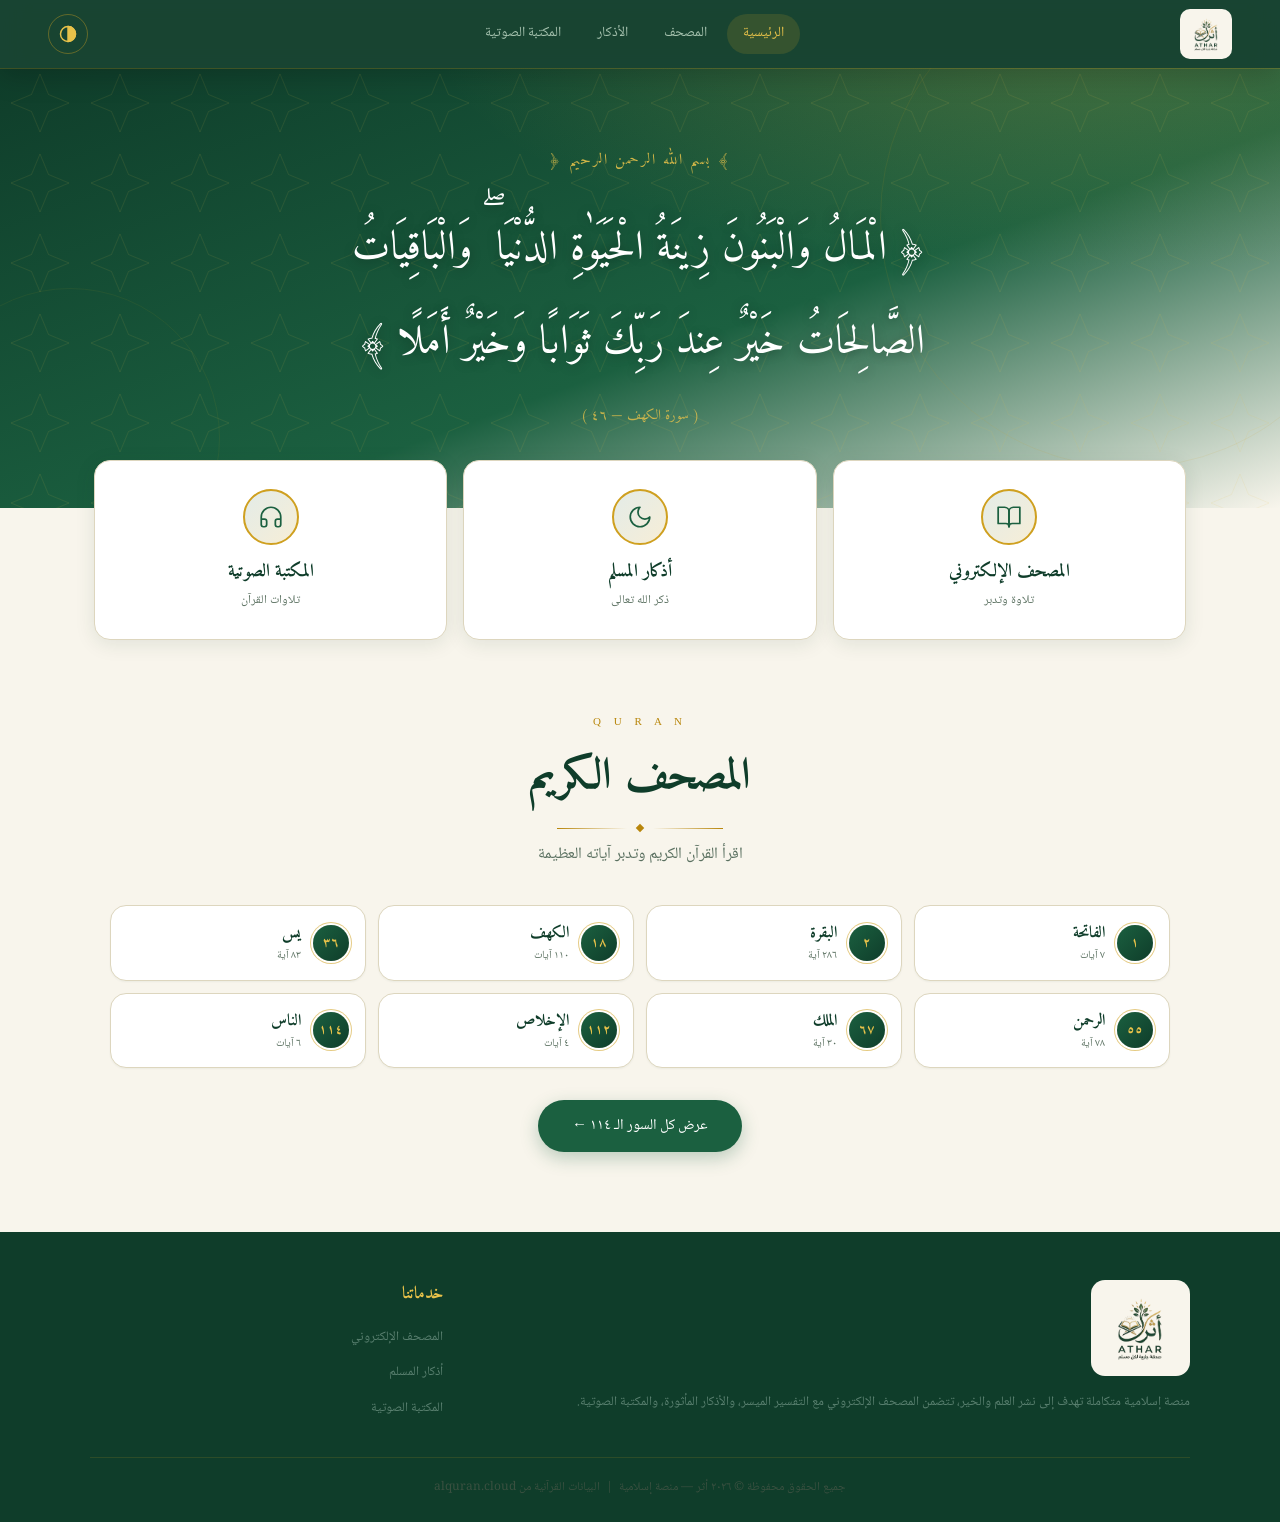
==== commit 1e91d048: "Update print statement from 'Hello' to 'Goodbye'" ====
--- a/index.html
+++ b/index.html
@@ -5,32 +5,25 @@
   <meta name="viewport" content="width=device-width, initial-scale=1.0" />
   <title>أثر — منصة إسلامية</title>
   <meta name="theme-color" content="#0F3D2A" />
-  <link rel="icon" href="data:image/svg+xml,%3Csvg xmlns='http://www.w3.org/2000/svg' viewBox='0 0 46 46'%3E%3Ccircle cx='23' cy='23' r='22' fill='%230F3D2A'/%3E%3Cpath d='M10 29V19q0-2 2-2l10 1v13l-10-1q-2 0-2-1z' fill='%23CFA020'/%3E%3Cpath d='M36 29V19q0-2-2-2l-10 1v13l10-1q2 0 2-1z' fill='%231B6040'/%3E%3C/svg%3E" />
+  <link rel="manifest" href="manifest.webmanifest" />
+  <link rel="apple-touch-icon" href="icons/apple-touch-icon.png" />
+  <meta name="mobile-web-app-capable" content="yes" />
+  <meta name="apple-mobile-web-app-capable" content="yes" />
+  <meta name="apple-mobile-web-app-title" content="أثر" />
+  <meta name="apple-mobile-web-app-status-bar-style" content="black-translucent" />
+  <link rel="icon" type="image/png" href="[data-uri]" />
   <meta name="description" content="أثر — منصة إسلامية متكاملة للقرآن الكريم والأذكار والمكتبة الصوتية" />
   <link rel="preconnect" href="https://fonts.googleapis.com" />
   <link rel="preconnect" href="https://fonts.gstatic.com" crossorigin />
   <link href="https://fonts.googleapis.com/css2?family=Amiri:ital,wght@0,400;0,700;1,400&family=Noto+Naskh+Arabic:wght@400;500;600;700&display=swap" rel="stylesheet" />
-  <link rel="stylesheet" href="css/style.css" />
+  <link rel="stylesheet" href="css/style.css?v=20261124d" />
 </head>
 <body>
 
 <!-- ═══════════════════════════ NAVBAR ═══════════════════════════ -->
 <nav aria-label="التنقل الرئيسي">
   <div class="nav-logo" id="navLogo" role="link" tabindex="0" aria-label="الصفحة الرئيسية">
-    <svg width="44" height="44" viewBox="0 0 46 46" fill="none" xmlns="http://www.w3.org/2000/svg">
-      <circle cx="23" cy="23" r="22" fill="#0F3D2A"/>
-      <path d="M10 29 L10 19 Q10 17 12 17 L22 18 L22 31 L12 30 Q10 30 10 29Z" fill="#CFA020" opacity="0.9"/>
-      <path d="M36 29 L36 19 Q36 17 34 17 L24 18 L24 31 L34 30 Q36 30 36 29Z" fill="#1B6040"/>
-      <path d="M22 18 L24 18 L24 31 L22 31 Z" fill="#E8C24A"/>
-      <path d="M10 19 Q23 15 36 19" stroke="#E8C24A" stroke-width="0.6" fill="none"/>
-      <line x1="23" y1="17" x2="23" y2="8" stroke="#1B6040" stroke-width="1.4"/>
-      <path d="M23 14 C23 14 18 11 17 8 C20 8 23 11 23 14Z" fill="#1B6040"/>
-      <path d="M23 8 C23 8 21 5 22 3 C24 4 24 7 23 8Z" fill="#CFA020"/>
-    </svg>
-    <div class="nav-logo-text">
-      <span class="nav-logo-ar">أثـر</span>
-      <span class="nav-logo-en">A T H A R</span>
-    </div>
+    <span class="nav-logo-img" role="img" aria-label="أثر - Athar"></span>
   </div>
 
   <button class="nav-toggle" id="navToggle" aria-label="القائمة" aria-expanded="false" aria-controls="navLinks"><span></span><span></span><span></span></button>
@@ -43,6 +36,7 @@
   </ul>
 
   <div class="nav-user">
+    <button class="install-btn" id="installBtn" type="button" hidden aria-label="ثبّت التطبيق"><svg class="ic" xmlns="http://www.w3.org/2000/svg" width="18" height="18" viewBox="0 0 24 24" fill="none" stroke="#E8C24A" stroke-width="1.75" stroke-linecap="round" stroke-linejoin="round" aria-hidden="true" focusable="false"><path d="M12 3v12"/><path d="m7 10 5 5 5-5"/><path d="M5 21h14"/></svg><span>ثبّت التطبيق</span></button>
     <button class="theme-toggle" id="themeToggle" aria-label="تبديل الوضع الليلي" title="الوضع الليلي"><svg class="ic" xmlns="http://www.w3.org/2000/svg" width="20" height="20" viewBox="0 0 24 24" fill="none" stroke="#E8C24A" stroke-width="1.75" stroke-linecap="round" stroke-linejoin="round" aria-hidden="true" focusable="false"><circle cx="12" cy="12" r="9"/><path d="M12 3a9 9 0 0 1 0 18z" fill="#E8C24A"/></svg></button>
   </div>
 </nav>
@@ -128,8 +122,7 @@
   <footer>
     <div class="footer-grid">
       <div>
-        <span class="footer-logo-ar">أثـر</span>
-        <span class="footer-logo-en">A T H A R</span>
+        <span class="footer-logo-img" role="img" aria-label="أثر - Athar"></span>
         <p class="footer-desc">منصة إسلامية متكاملة تهدف إلى نشر العلم والخير، تتضمن المصحف الإلكتروني مع التفسير الميسر، والأذكار المأثورة، والمكتبة الصوتية.</p>
       </div>
       <div class="footer-col">
@@ -236,7 +229,7 @@
 <div class="toast" id="toast" role="status" aria-live="polite"></div>
 
 <!-- SCRIPTS -->
-<script src="js/app.js"></script>
+<script src="js/app.js?v=20261124d"></script>
 
 </body>
 </html>
--- a/css/style.css
+++ b/css/style.css
@@ -1,6 +1,7 @@
 *, *::before, *::after { margin: 0; padding: 0; box-sizing: border-box; }
 :root {
   --gd:  #0F3D2A;
+  --athar-logo: url("[data-uri]");
   --g:   #1B6040;
   --gm:  #2A7A52;
   --gl:  #3D9465;
@@ -38,6 +39,10 @@
 
 
 /* ═══════════════════════════ NAVBAR ═══════════════════════════ */
+.nav-logo-img { width: 52px; height: 50px; display: block; background: var(--cr) var(--athar-logo) center/85% no-repeat; border-radius: 10px; }
+.footer-logo-img { width: 99px; height: 96px; display: block; background: var(--cr) var(--athar-logo) center/85% no-repeat; border-radius: 14px; margin-bottom: 14px; }
+@media (max-width: 600px) { .nav-logo-img { width: 42px; height: 40px; } }
+
 nav {
   background: var(--gd);
   padding: 0 48px;
@@ -898,3 +903,10 @@
 .bm-btn.saved .ic { stroke: #B8860B; }
 .theme-toggle .ic { width: 20px; height: 20px; margin: 0; display: block; }
 .theme-toggle { display: inline-flex; align-items: center; justify-content: center; }
+
+/* PWA install button */
+.install-btn { display: inline-flex; align-items: center; gap: 6px; height: 34px; padding: 0 14px; border-radius: 999px; border: 1px solid rgba(232,194,74,0.55); background: rgba(232,194,74,0.12); color: var(--gol); font-family: 'Noto Naskh Arabic', serif; font-size: 13px; cursor: pointer; transition: background .25s, transform .25s; }
+.install-btn[hidden] { display: none; }
+.install-btn:hover { background: rgba(232,194,74,0.22); transform: translateY(-1px); }
+.install-btn .ic { margin: 0; }
+@media (max-width: 760px) { .install-btn { width: 40px; height: 40px; padding: 0; justify-content: center; } .install-btn span { display: none; } }
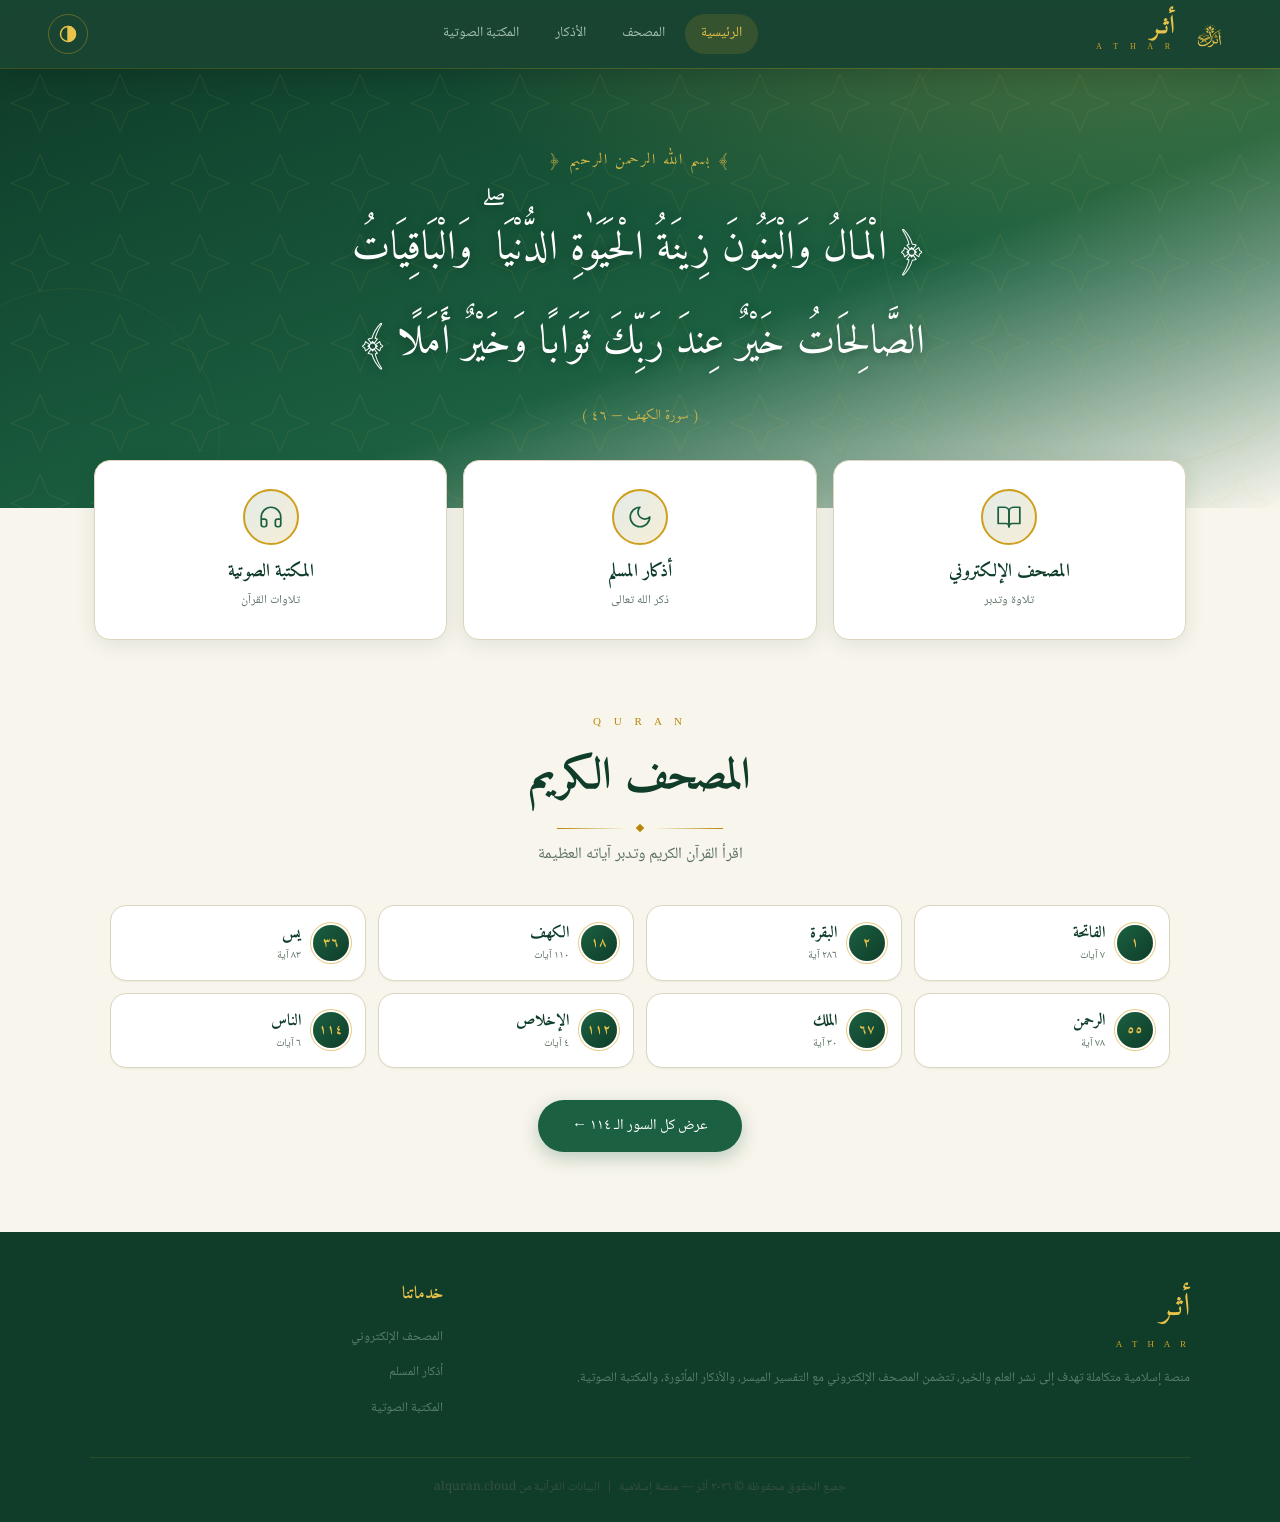
==== commit b2a1067b: "Update fmt.Println message from 'Hello' to 'Goodbye'" ====
--- a/index.html
+++ b/index.html
@@ -3,7 +3,7 @@
 <head>
   <meta charset="UTF-8" />
   <meta name="viewport" content="width=device-width, initial-scale=1.0" />
-  <title>أثر — منصة إسلامية</title>
+  <title>أثر</title>
   <meta name="theme-color" content="#0F3D2A" />
   <link rel="manifest" href="manifest.webmanifest" />
   <link rel="apple-touch-icon" href="icons/apple-touch-icon.png" />
@@ -11,8 +11,21 @@
   <meta name="apple-mobile-web-app-capable" content="yes" />
   <meta name="apple-mobile-web-app-title" content="أثر" />
   <meta name="apple-mobile-web-app-status-bar-style" content="black-translucent" />
-  <link rel="icon" type="image/png" href="[data-uri]" />
-  <meta name="description" content="أثر — منصة إسلامية متكاملة للقرآن الكريم والأذكار والمكتبة الصوتية" />
+  <link rel="icon" type="image/png" href="[data-uri]" />
+  <meta name="description" content="أثر — مصحف كامل، أذكار يومية، ومكتبة صوتية إسلامية في مكان واحد" />
+  <meta property="og:type" content="website" />
+  <meta property="og:url" content="https://hexanr.github.io/Athar/" />
+  <meta property="og:site_name" content="أثر" />
+  <meta property="og:title" content="أثر" />
+  <meta property="og:description" content="مصحف كامل، أذكار يومية، ومكتبة صوتية إسلامية في مكان واحد" />
+  <meta property="og:image" content="https://hexanr.github.io/Athar/icons/icon-512.png" />
+  <meta property="og:image:width" content="512" />
+  <meta property="og:image:height" content="512" />
+  <meta property="og:locale" content="ar_AR" />
+  <meta name="twitter:card" content="summary" />
+  <meta name="twitter:title" content="أثر" />
+  <meta name="twitter:description" content="مصحف كامل، أذكار يومية، ومكتبة صوتية إسلامية في مكان واحد" />
+  <meta name="twitter:image" content="https://hexanr.github.io/Athar/icons/icon-512.png" />
   <link rel="preconnect" href="https://fonts.googleapis.com" />
   <link rel="preconnect" href="https://fonts.gstatic.com" crossorigin />
   <link href="https://fonts.googleapis.com/css2?family=Amiri:ital,wght@0,400;0,700;1,400&family=Noto+Naskh+Arabic:wght@400;500;600;700&display=swap" rel="stylesheet" />
@@ -24,6 +37,10 @@
 <nav aria-label="التنقل الرئيسي">
   <div class="nav-logo" id="navLogo" role="link" tabindex="0" aria-label="الصفحة الرئيسية">
     <span class="nav-logo-img" role="img" aria-label="أثر - Athar"></span>
+    <div class="nav-logo-text">
+      <span class="nav-logo-ar">أثـر</span>
+      <span class="nav-logo-en">A T H A R</span>
+    </div>
   </div>
 
   <button class="nav-toggle" id="navToggle" aria-label="القائمة" aria-expanded="false" aria-controls="navLinks"><span></span><span></span><span></span></button>
@@ -122,7 +139,8 @@
   <footer>
     <div class="footer-grid">
       <div>
-        <span class="footer-logo-img" role="img" aria-label="أثر - Athar"></span>
+        <span class="footer-logo-ar">أثـر</span>
+        <span class="footer-logo-en">A T H A R</span>
         <p class="footer-desc">منصة إسلامية متكاملة تهدف إلى نشر العلم والخير، تتضمن المصحف الإلكتروني مع التفسير الميسر، والأذكار المأثورة، والمكتبة الصوتية.</p>
       </div>
       <div class="footer-col">
--- a/css/style.css
+++ b/css/style.css
@@ -1,7 +1,7 @@
 *, *::before, *::after { margin: 0; padding: 0; box-sizing: border-box; }
 :root {
   --gd:  #0F3D2A;
-  --athar-logo: url("[data-uri]");
+  --athar-logo: url("[data-uri]");
   --g:   #1B6040;
   --gm:  #2A7A52;
   --gl:  #3D9465;
@@ -39,9 +39,8 @@
 
 
 /* ═══════════════════════════ NAVBAR ═══════════════════════════ */
-.nav-logo-img { width: 52px; height: 50px; display: block; background: var(--cr) var(--athar-logo) center/85% no-repeat; border-radius: 10px; }
-.footer-logo-img { width: 99px; height: 96px; display: block; background: var(--cr) var(--athar-logo) center/85% no-repeat; border-radius: 14px; margin-bottom: 14px; }
-@media (max-width: 600px) { .nav-logo-img { width: 42px; height: 40px; } }
+.nav-logo-img { width: 45px; height: 44px; display: block; background: var(--athar-logo) center/contain no-repeat; }
+@media (max-width: 600px) { .nav-logo-img { width: 37px; height: 36px; } }
 
 nav {
   background: var(--gd);
